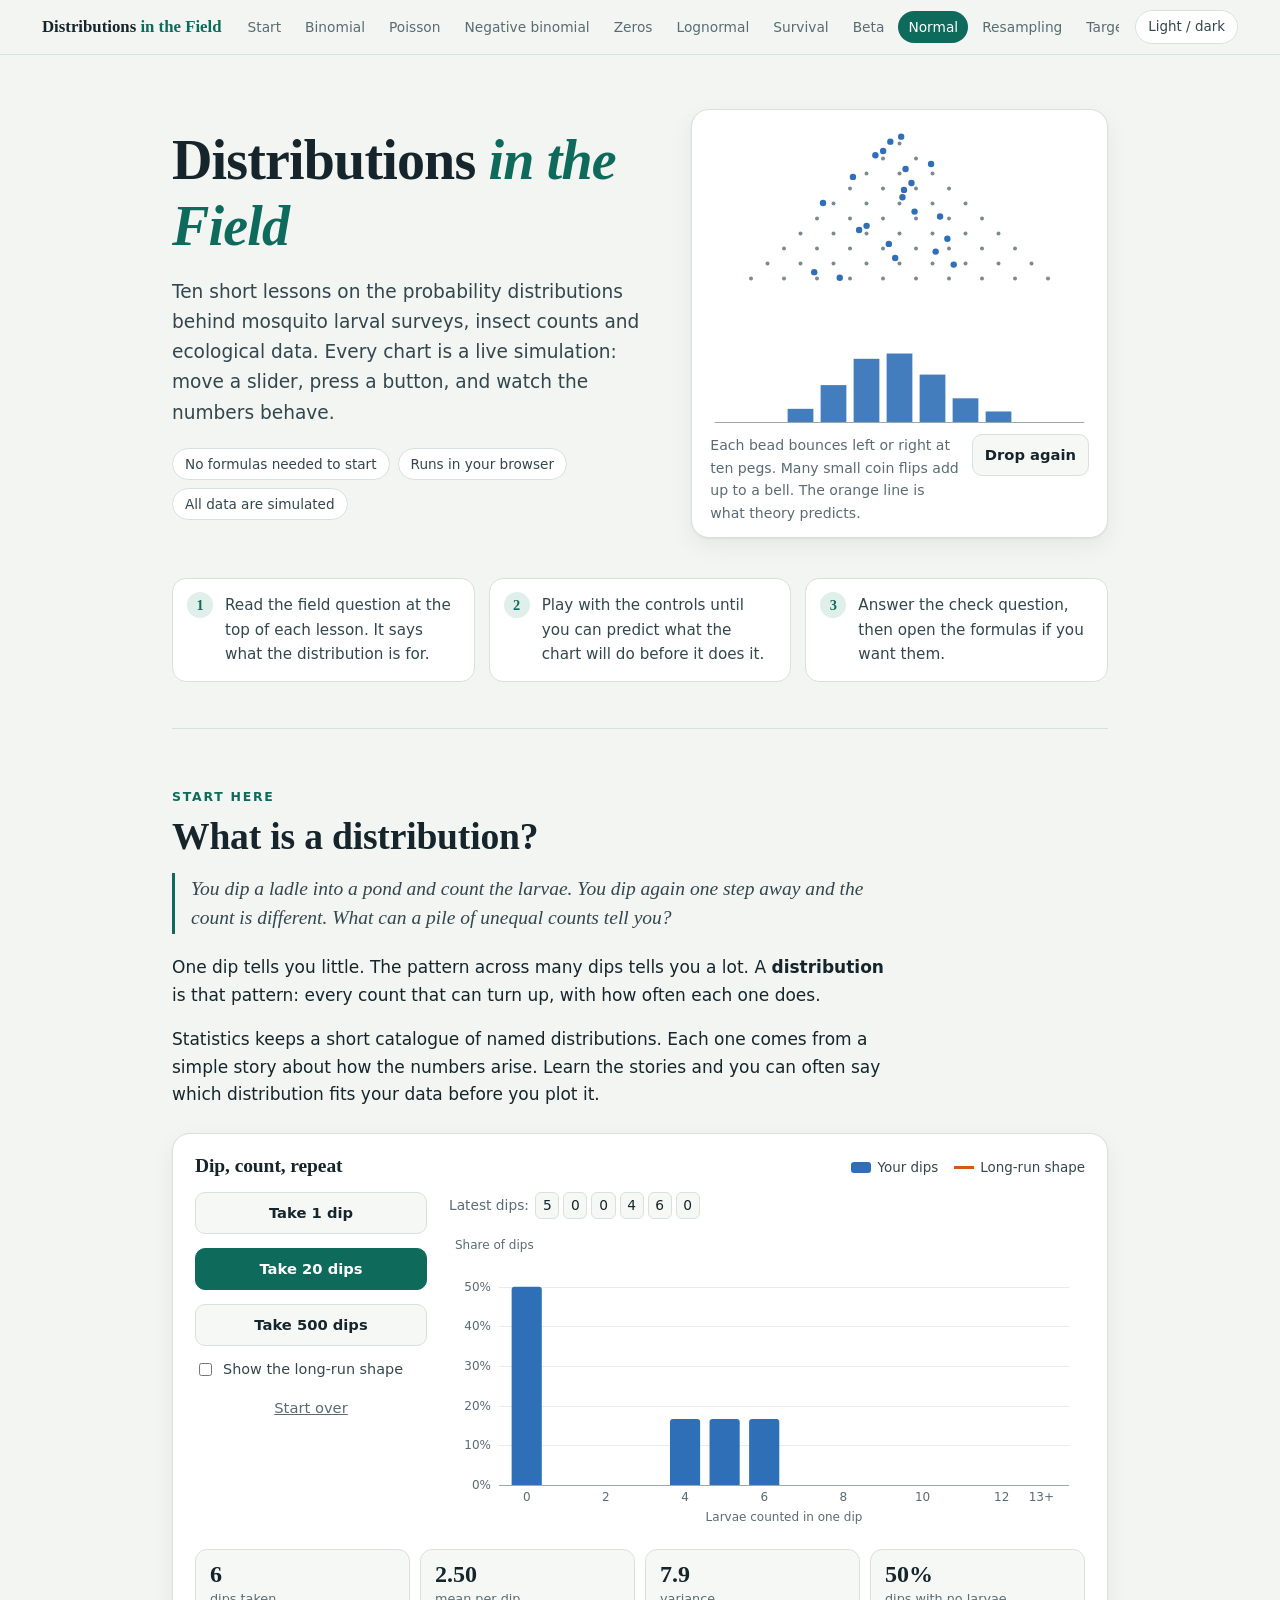
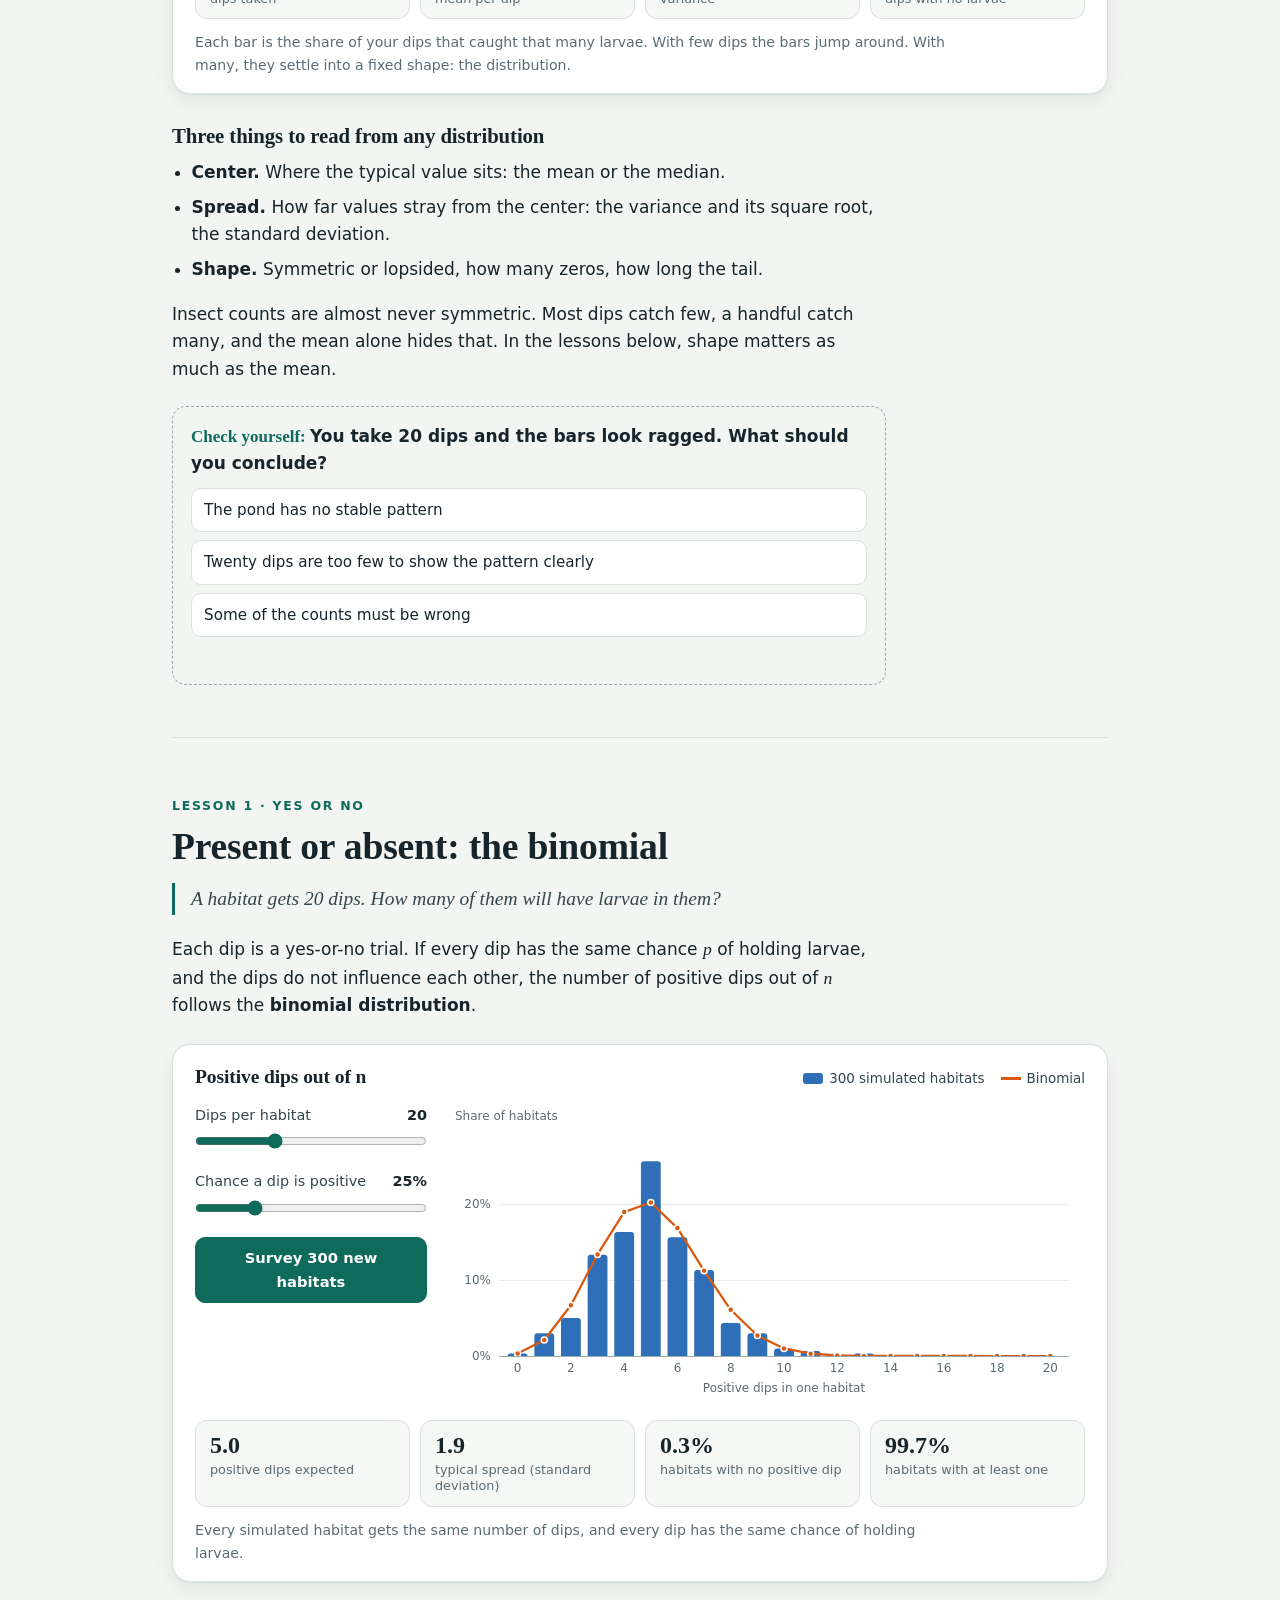
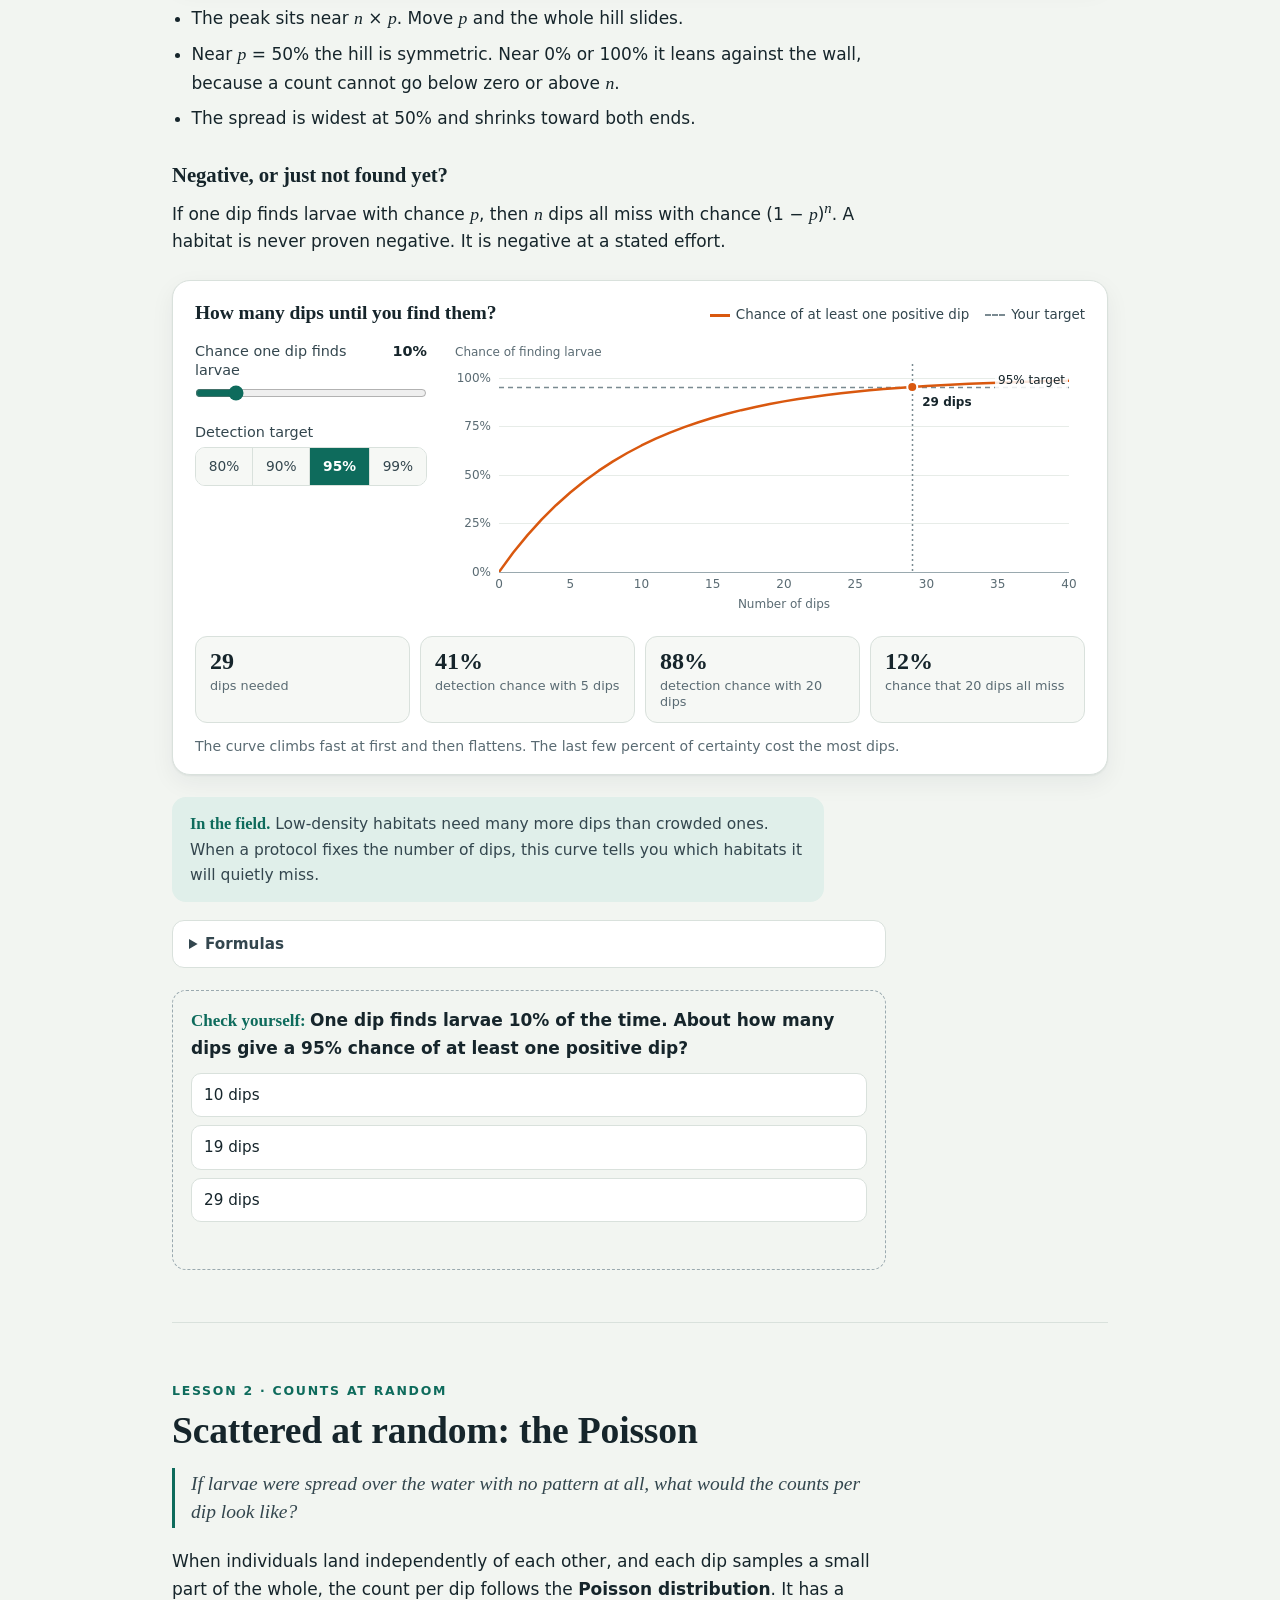
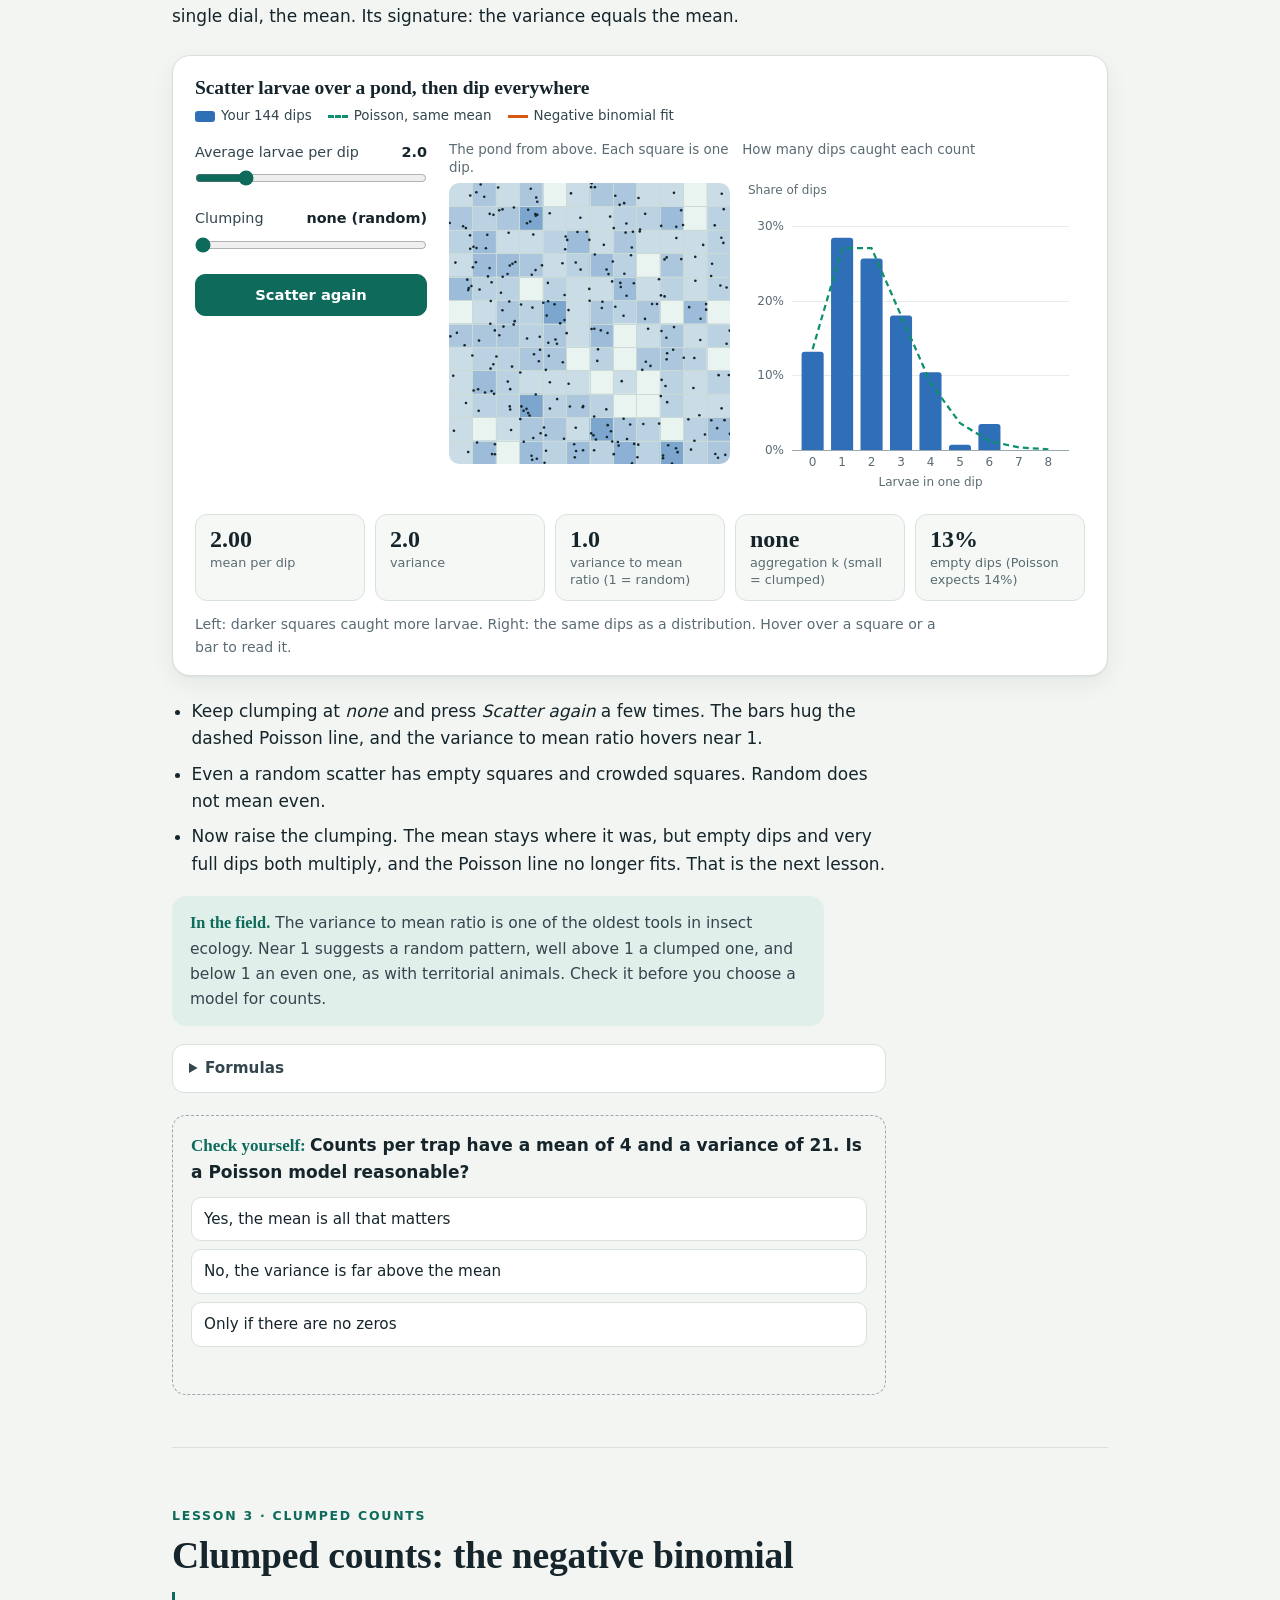
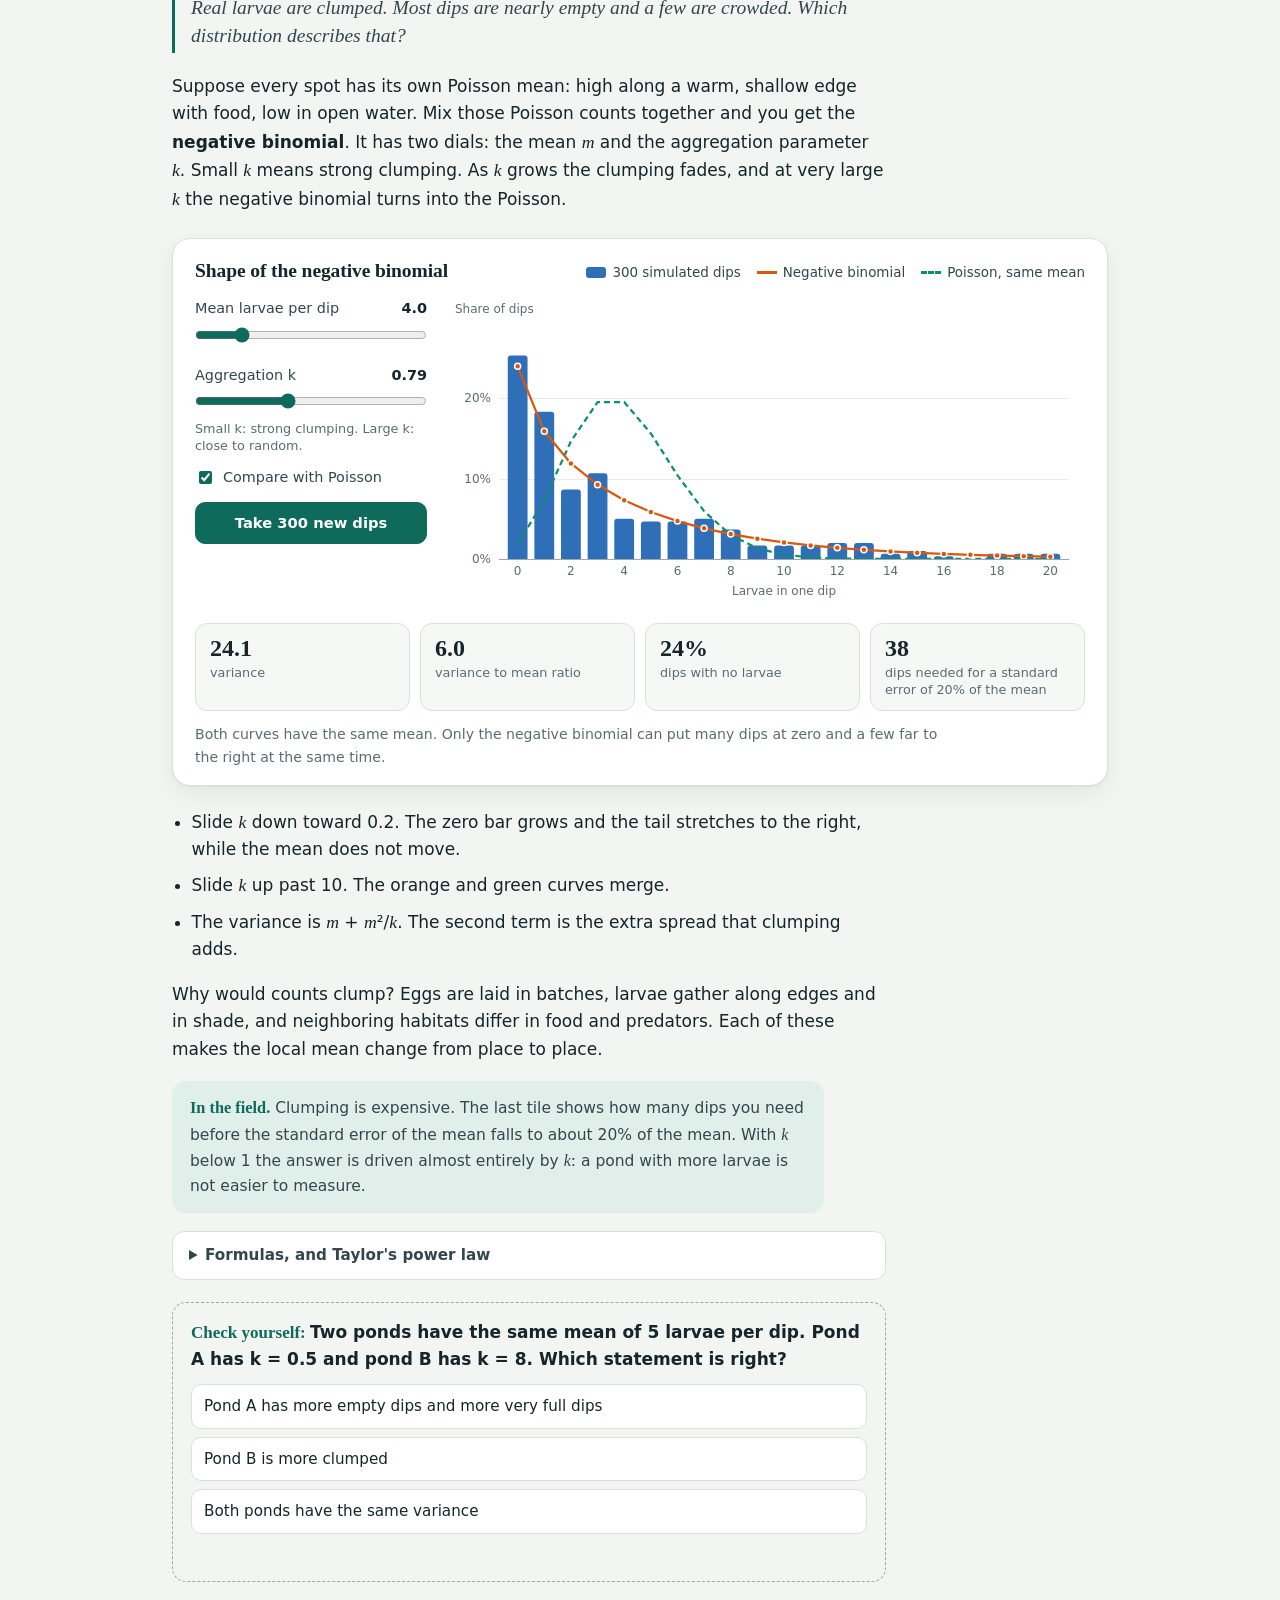
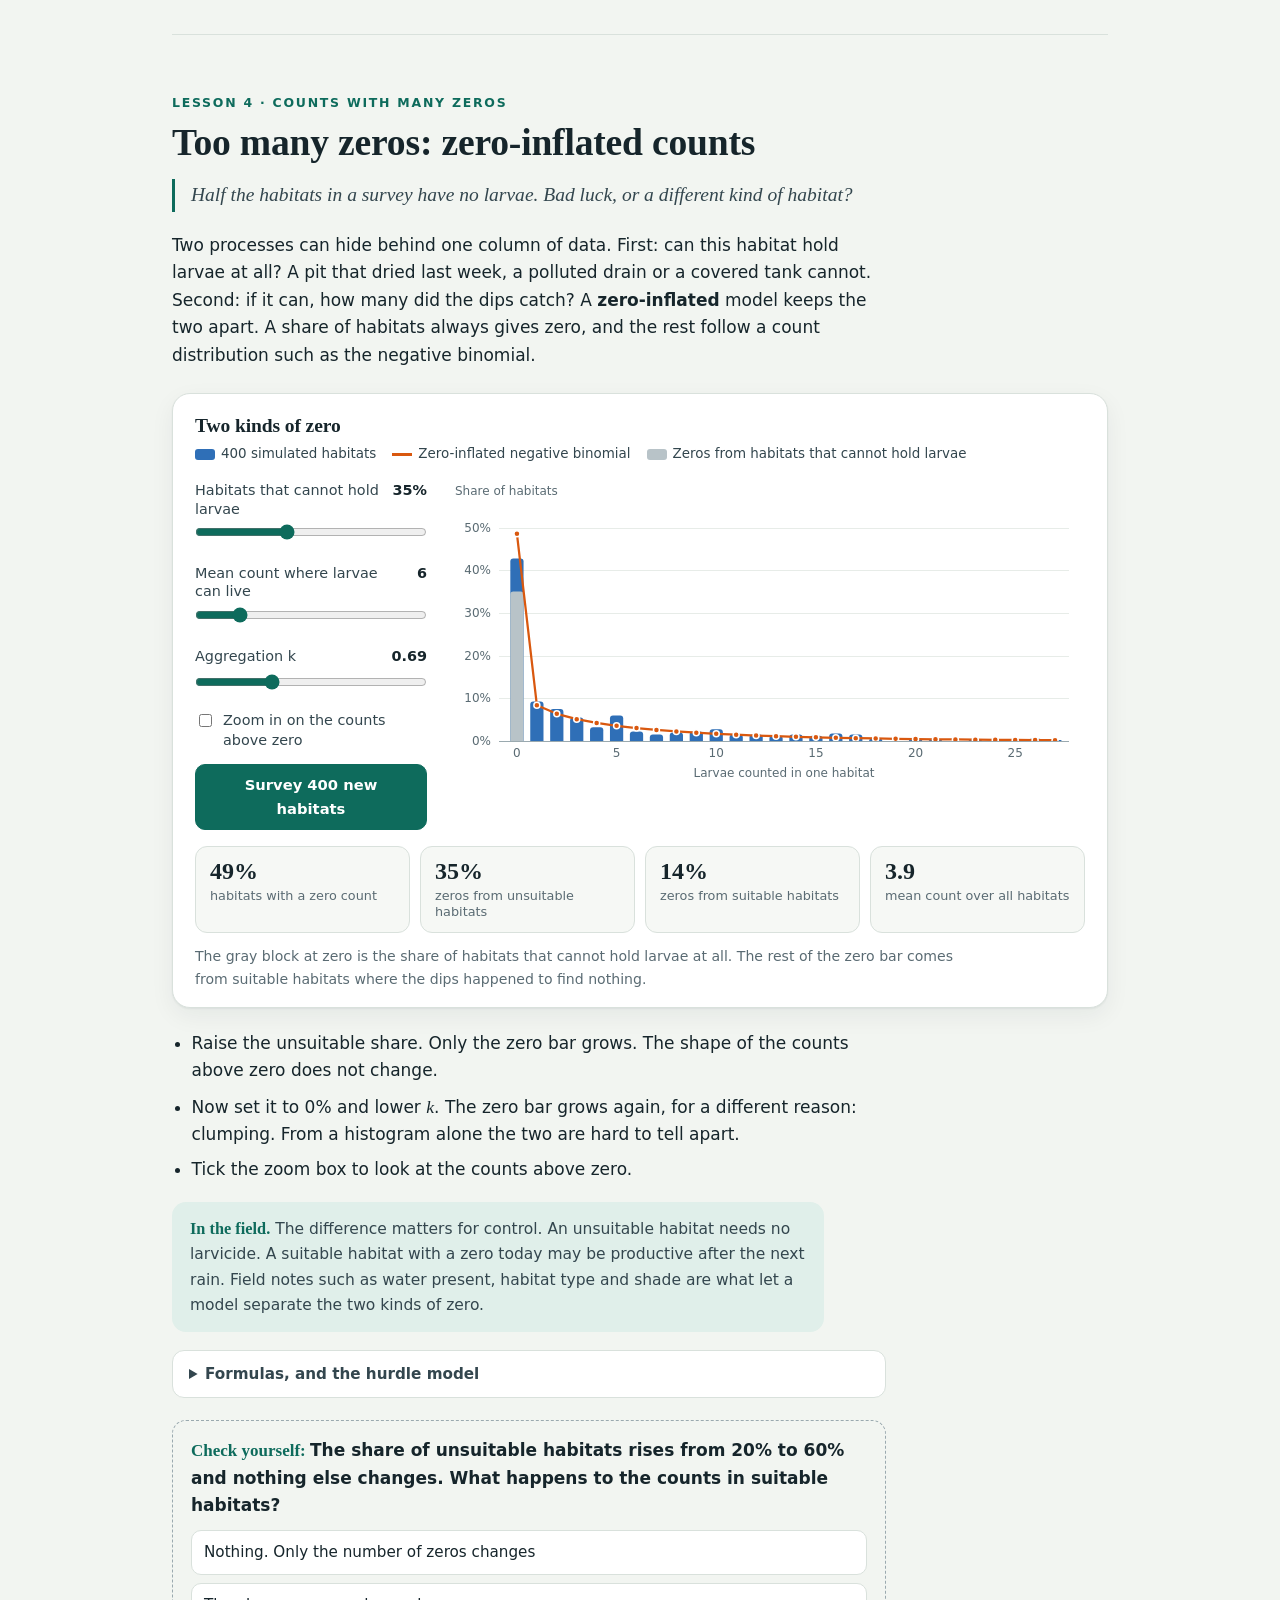
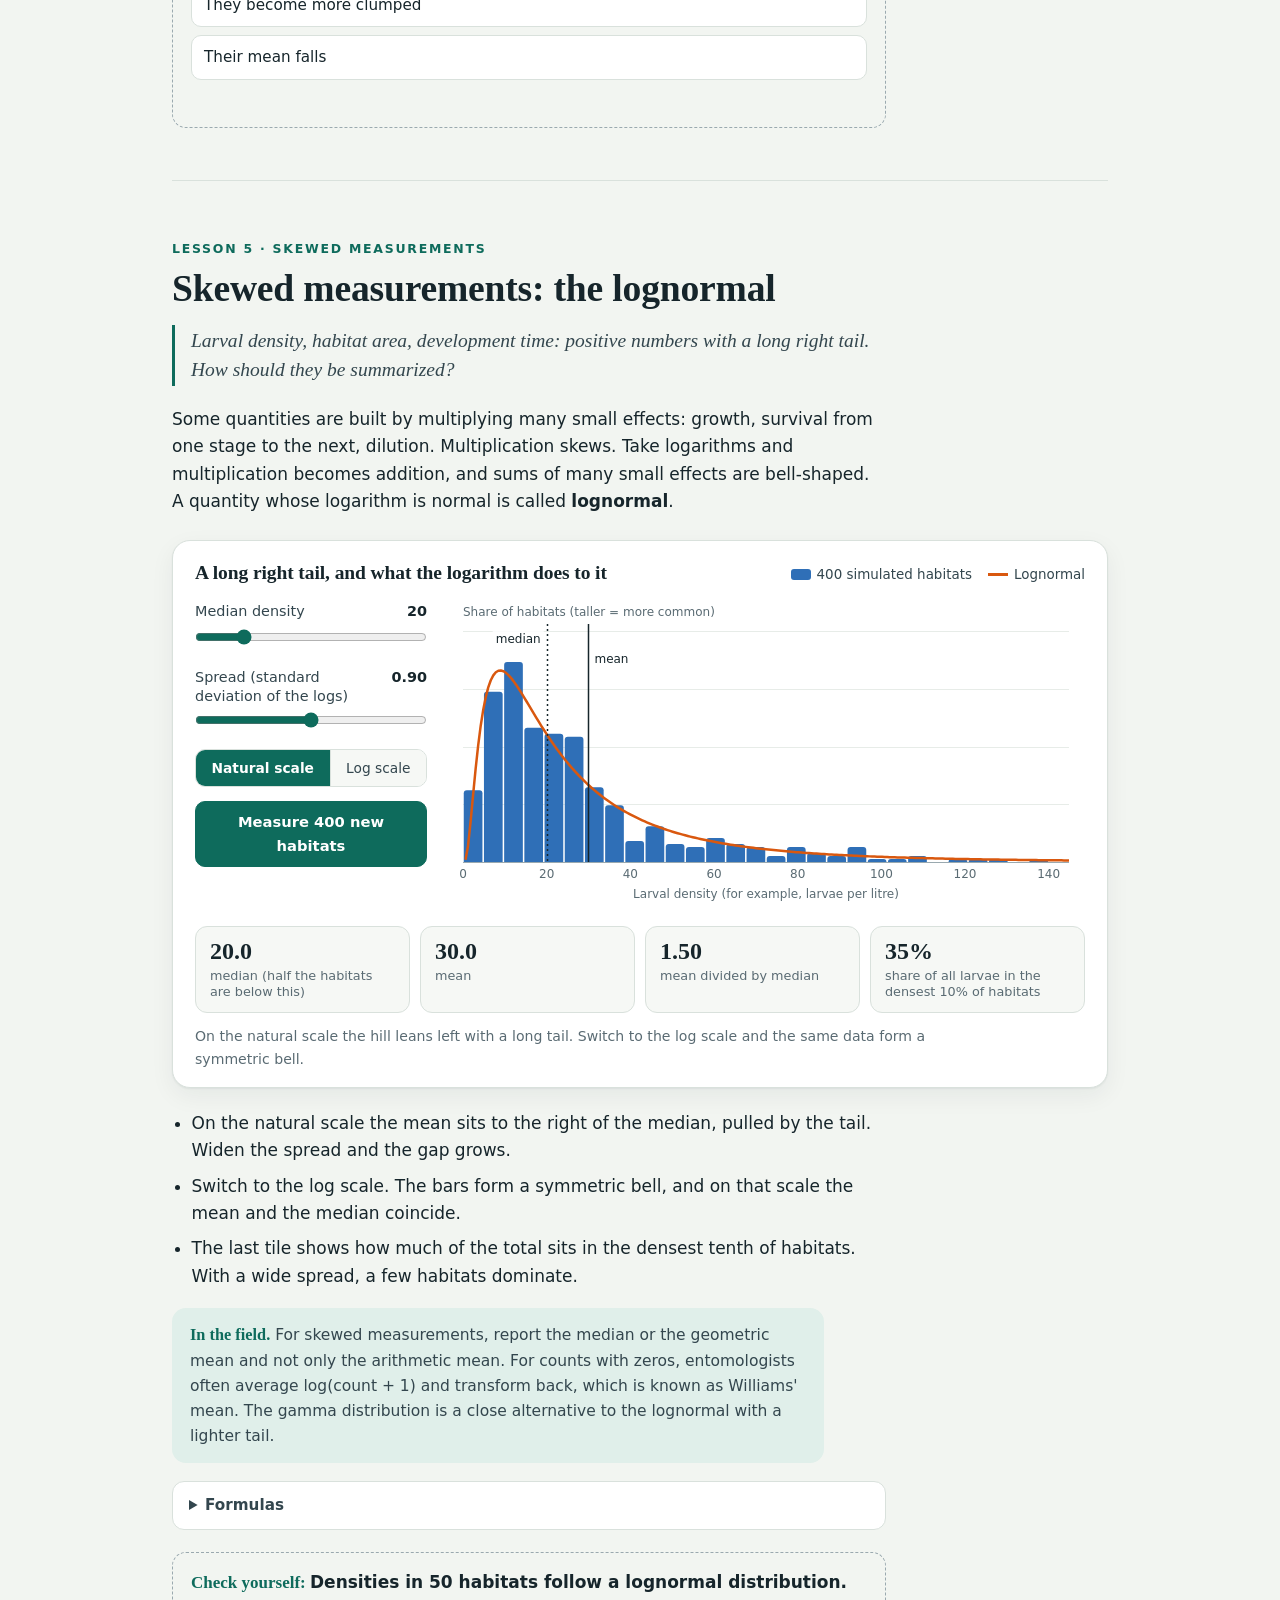
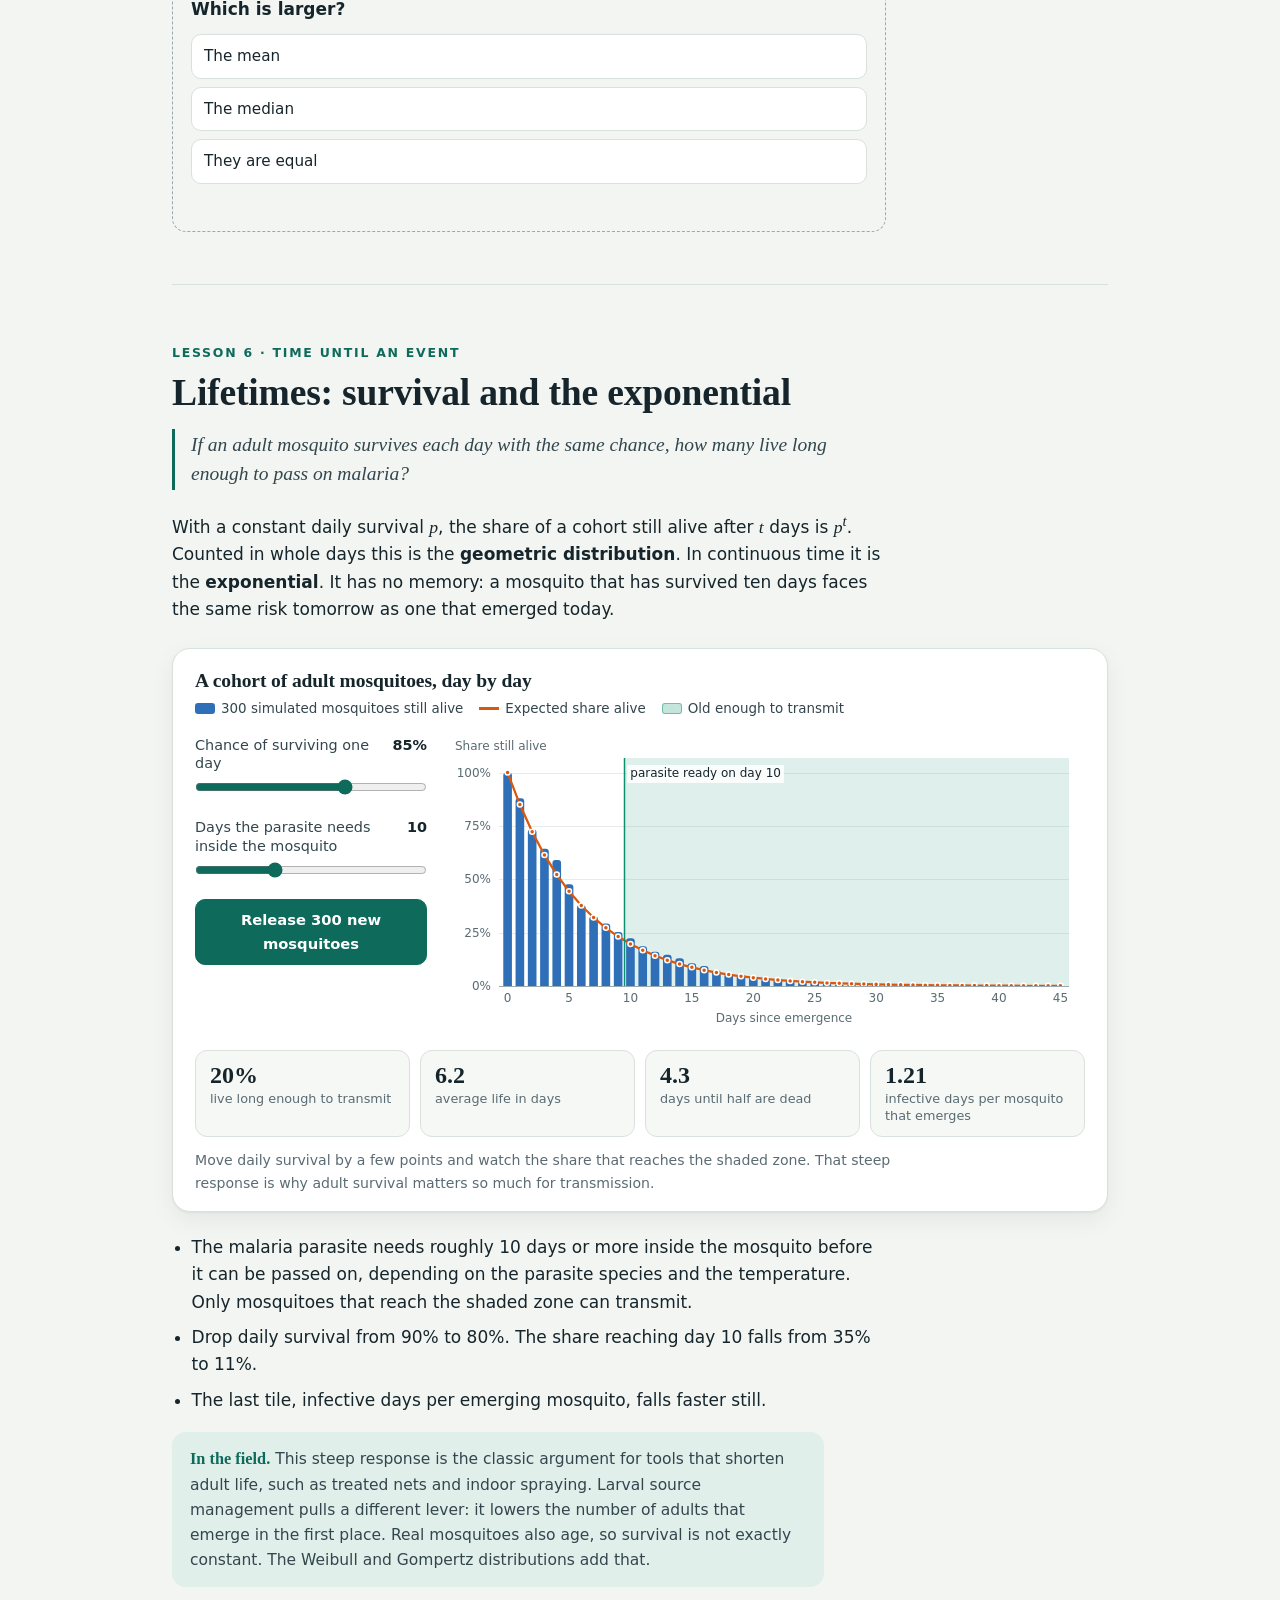
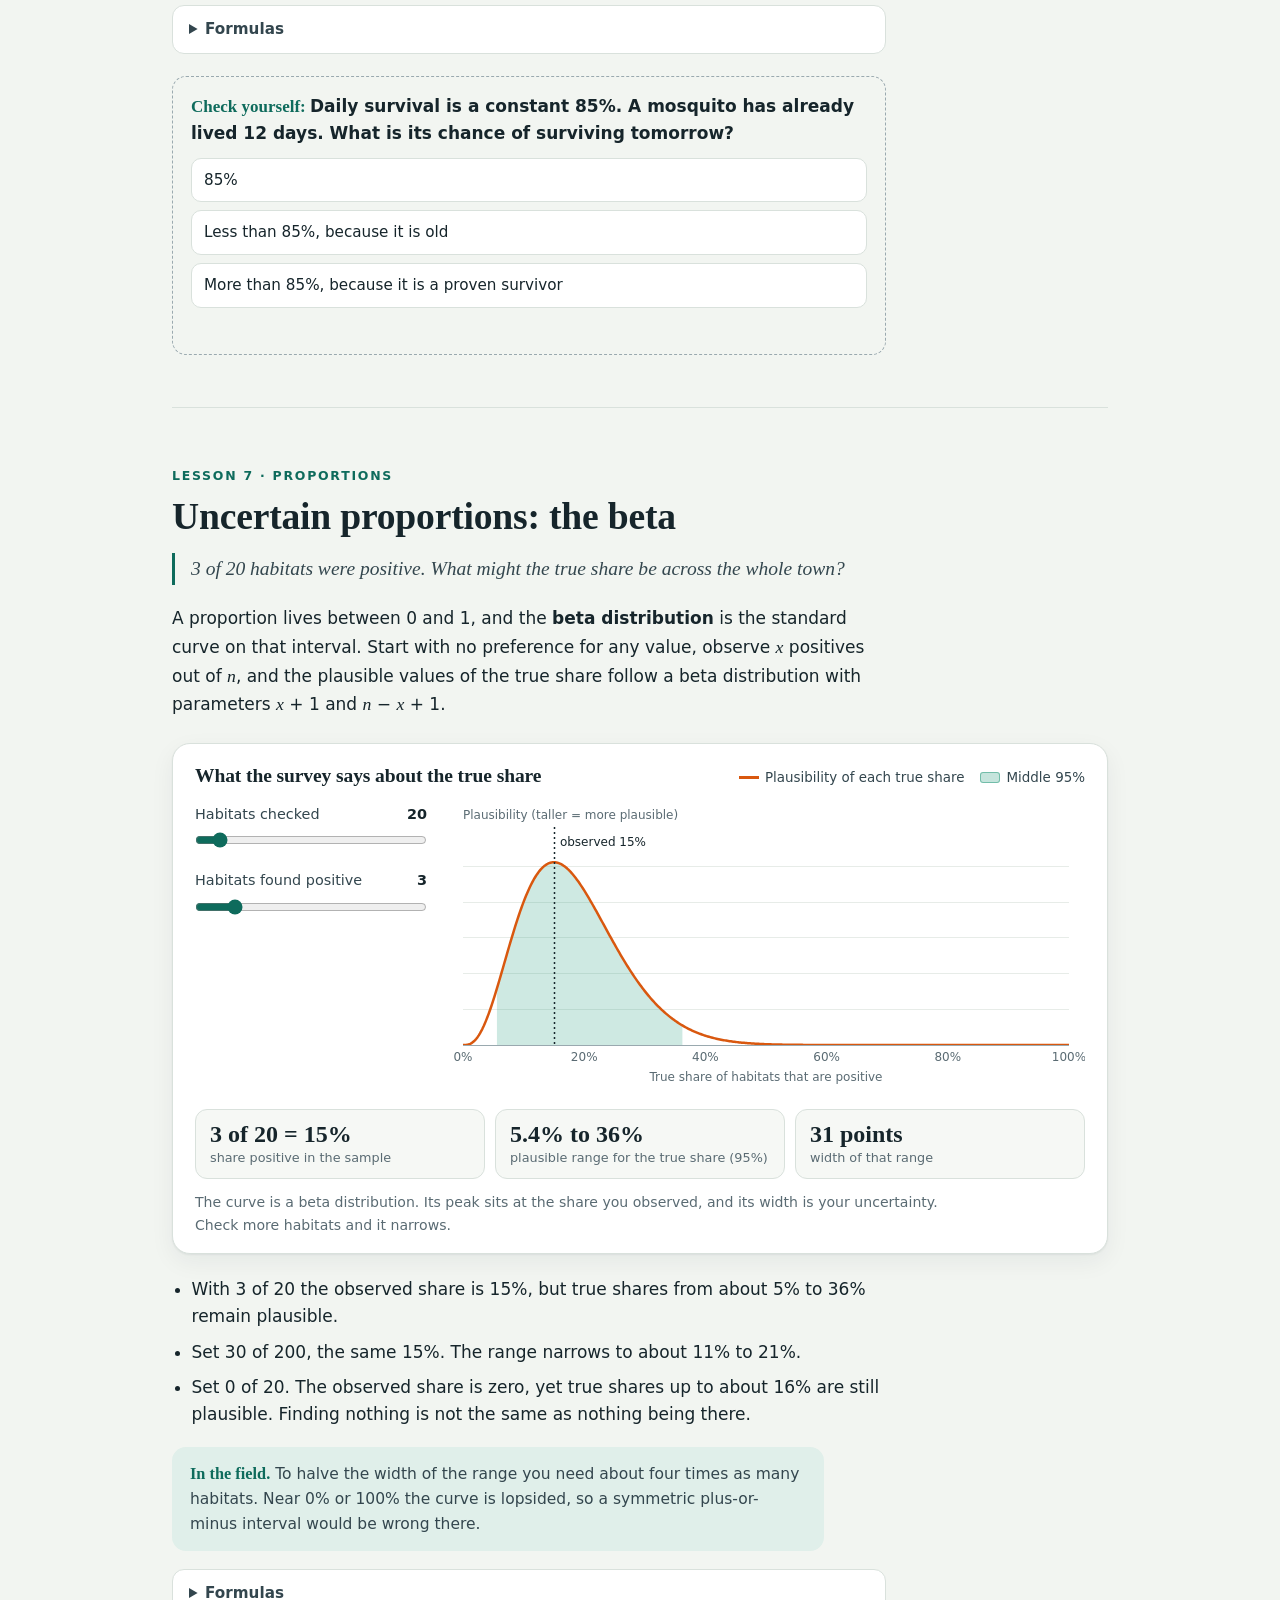
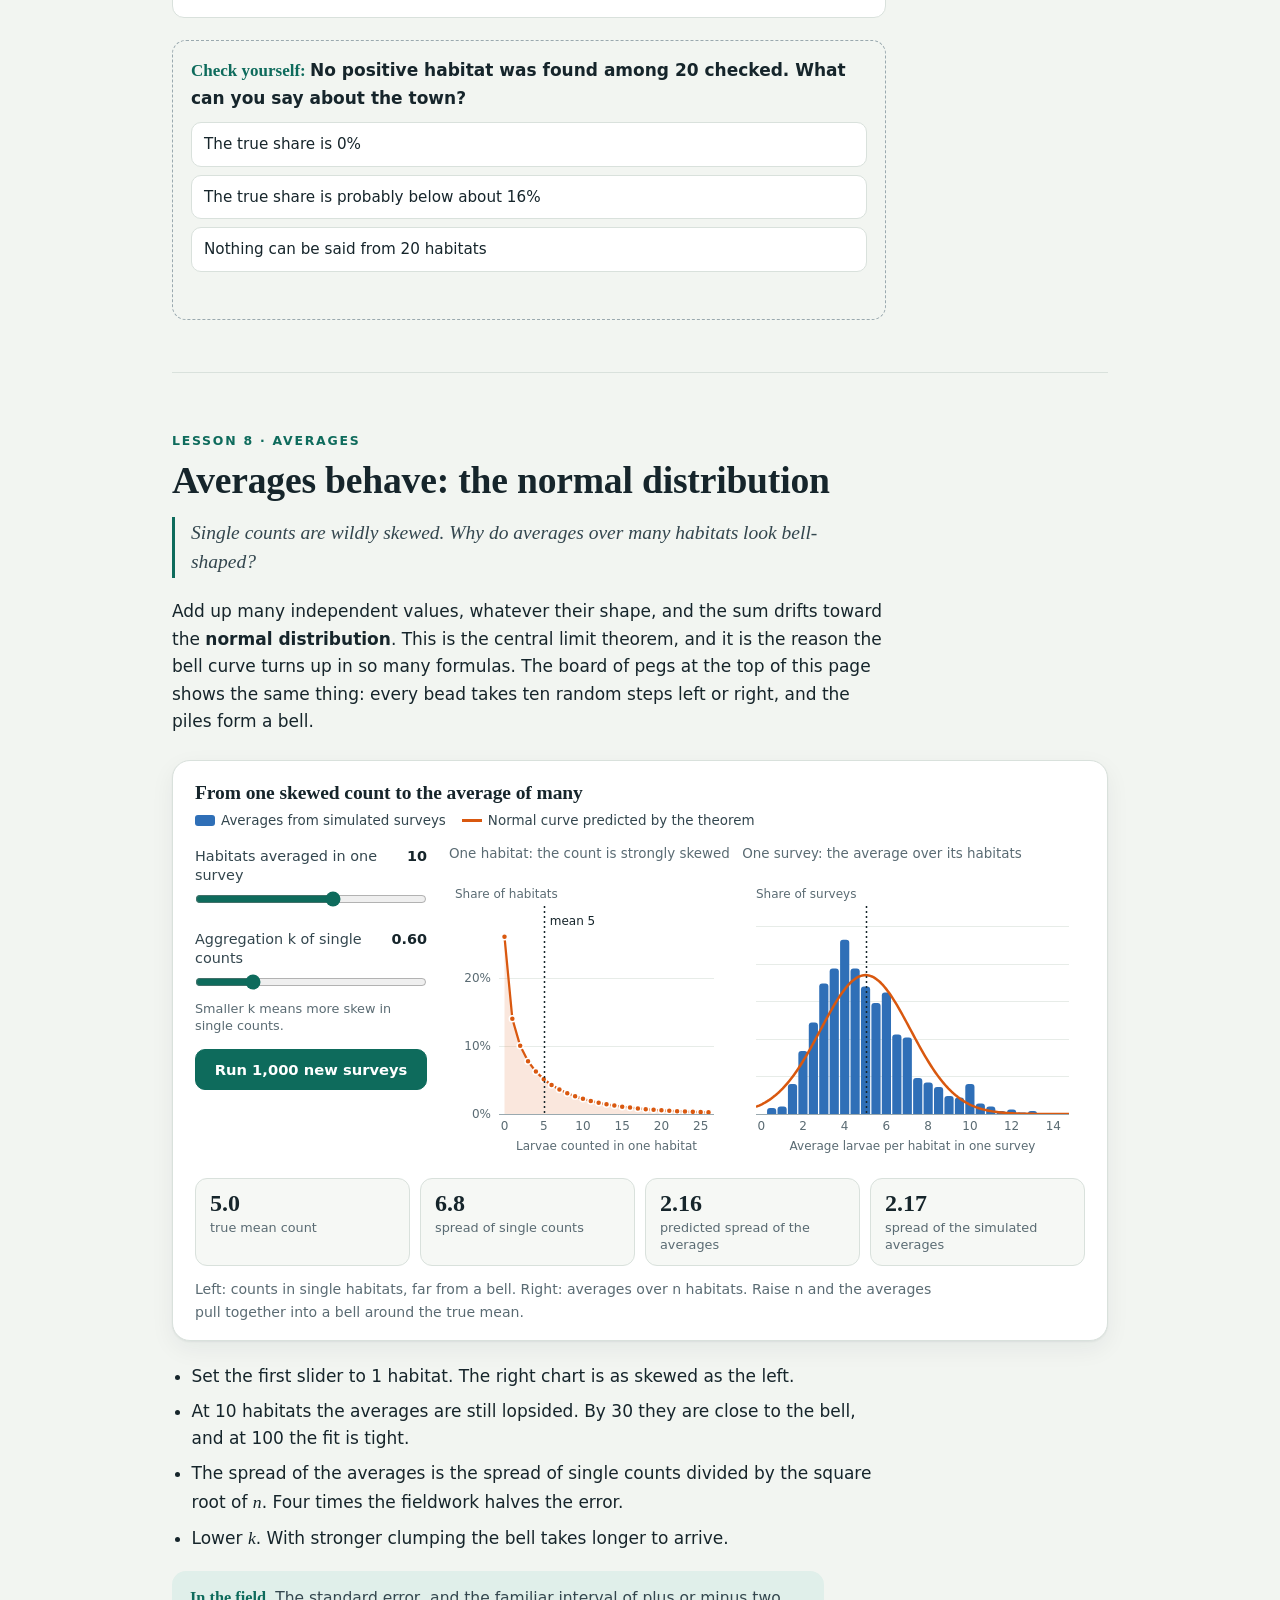
==== index.html @ 0285f202 "Add Distributions in the Field, an interactive learning page Ten lessons on the probability distribu" ====
<!doctype html>
<html lang="en">
<head>
<meta charset="utf-8">
<meta name="viewport" content="width=device-width, initial-scale=1">
<title>Distributions in the Field</title>
<meta name="description" content="Ten short interactive lessons on the probability distributions behind mosquito larval surveys, insect counts and ecological data. Every chart is a live simulation.">
<link rel="icon" href="data:image/svg+xml,%3Csvg xmlns='http://www.w3.org/2000/svg' viewBox='0 0 32 32'%3E%3Crect width='32' height='32' rx='7' fill='%230E6B5C'/%3E%3Cpath d='M4 25c5 0 6-17 12-17s7 17 12 17' fill='none' stroke='%23fff' stroke-width='3' stroke-linecap='round'/%3E%3C/svg%3E">
<style>
:root {
  --bg: #F2F5F1; --surface: #FFFFFF; --surface-2: #F6F8F5; --ink: #16252B; --ink-2: #33464E; --muted: #5A6B73;
  --line: #D9E1DC; --grid: #E7ECE8; --axis: #9AA9AF; --accent: #0E6B5C; --accent-ink: #FFFFFF; --accent-soft: #E0EFEA;
  --c1: #2F6FB7; --c2: #D9580F; --c3: #0E8F6E; --ref: #7A8A91; --zero: #B8C3C8;
  --field: #E9F3F0; --field-line: #CBDAD5; --good: #0B7A5B; --bad: #B4381F; --shadow: 0 1px 2px rgba(22, 37, 43, .06), 0 8px 24px rgba(22, 37, 43, .06);
  --serif: "Iowan Old Style", "Palatino Linotype", Palatino, "Book Antiqua", Georgia, serif;
  --sans: system-ui, -apple-system, "Segoe UI", Roboto, "Helvetica Neue", Arial, sans-serif;
}
@media (prefers-color-scheme: dark) {
  :root:not([data-theme="light"]) {
    --bg: #0E1417; --surface: #161D23; --surface-2: #1B242B; --ink: #E7EEF0; --ink-2: #C5D0D5; --muted: #94A4AC;
    --line: #2A363E; --grid: #232E35; --axis: #55656E; --accent: #56C7B0; --accent-ink: #0E1417; --accent-soft: #17302C;
    --c1: #3C89D6; --c2: #D2692F; --c3: #1F9C76; --ref: #7F9099; --zero: #46545C;
    --field: #15252A; --field-line: #25383F; --good: #4FCB9F; --bad: #F08A6E; --shadow: 0 1px 2px rgba(0, 0, 0, .3), 0 8px 24px rgba(0, 0, 0, .25);
  }
}
:root[data-theme="dark"] {
  --bg: #0E1417; --surface: #161D23; --surface-2: #1B242B; --ink: #E7EEF0; --ink-2: #C5D0D5; --muted: #94A4AC;
  --line: #2A363E; --grid: #232E35; --axis: #55656E; --accent: #56C7B0; --accent-ink: #0E1417; --accent-soft: #17302C;
  --c1: #3C89D6; --c2: #D2692F; --c3: #1F9C76; --ref: #7F9099; --zero: #46545C;
  --field: #15252A; --field-line: #25383F; --good: #4FCB9F; --bad: #F08A6E; --shadow: 0 1px 2px rgba(0, 0, 0, .3), 0 8px 24px rgba(0, 0, 0, .25);
}
* { box-sizing: border-box; }
html { scroll-behavior: smooth; scroll-padding-top: 76px; }
body { margin: 0; background: var(--bg); color: var(--ink); font: 17px/1.62 var(--sans); -webkit-text-size-adjust: 100%; }
h1, h2, h3 { font-family: var(--serif); font-weight: 600; line-height: 1.18; margin: 0; letter-spacing: -.005em; }
p { margin: 0 0 1em; }
a { color: var(--accent); }
var { font-family: var(--serif); font-style: italic; font-size: 1.04em; }
strong { font-weight: 650; }

.top { position: sticky; top: 0; z-index: 20; background: color-mix(in srgb, var(--bg) 88%, transparent); backdrop-filter: blur(8px); border-bottom: 1px solid var(--line); }
.top-in { max-width: 1240px; margin: 0 auto; padding: 10px 22px; display: flex; align-items: center; gap: 16px; }
.brand { font-family: var(--serif); font-weight: 600; font-size: 1.05rem; color: var(--ink); text-decoration: none; white-space: nowrap; }
.brand span { color: var(--accent); }
.toc { display: flex; gap: 4px; overflow-x: auto; flex: 1; scrollbar-width: none; }
.toc::-webkit-scrollbar { display: none; }
.toc a { flex: none; font-size: .86rem; color: var(--muted); text-decoration: none; padding: 5px 10px; border-radius: 999px; }
.toc a:hover { color: var(--ink); background: var(--surface); }
.toc a[aria-current] { color: var(--accent-ink); background: var(--accent); }
#theme { flex: none; font: inherit; font-size: .84rem; color: var(--ink-2); background: var(--surface); border: 1px solid var(--line); border-radius: 999px; padding: 5px 12px; cursor: pointer; }

.wrap { max-width: 980px; margin: 0 auto; padding: 0 22px; }
.hero { padding: 54px 0 26px; display: grid; grid-template-columns: minmax(0, 1.15fr) minmax(0, 1fr); gap: 40px; align-items: center; }
.hero h1 { font-size: clamp(2.3rem, 5vw, 3.5rem); letter-spacing: -.015em; }
.hero h1 em { font-style: italic; color: var(--accent); }
.hero .sub { font-size: 1.16rem; color: var(--ink-2); margin: 18px 0 20px; max-width: 34em; }
.badges { display: flex; flex-wrap: wrap; gap: 8px; margin: 0; padding: 0; list-style: none; }
.badges li { font-size: .85rem; color: var(--ink-2); background: var(--surface); border: 1px solid var(--line); border-radius: 999px; padding: 4px 12px; }
.board { background: var(--surface); border: 1px solid var(--line); border-radius: 18px; padding: 16px 16px 12px; box-shadow: var(--shadow); }
.board canvas { display: block; width: 100%; height: 300px; }
.board p { font-size: .88rem; color: var(--muted); margin: 8px 2px 0; display: flex; gap: 12px; align-items: flex-start; justify-content: space-between; }
.board button { flex: none; }

.howto { display: grid; grid-template-columns: repeat(3, minmax(0, 1fr)); gap: 14px; margin: 14px 0 10px; padding: 0; list-style: none; counter-reset: step; }
.howto li { background: var(--surface); border: 1px solid var(--line); border-radius: 14px; padding: 14px 16px 14px 52px; position: relative; font-size: .95rem; color: var(--ink-2); counter-increment: step; }
.howto li::before { content: counter(step); position: absolute; left: 14px; top: 13px; width: 26px; height: 26px; border-radius: 50%; background: var(--accent-soft); color: var(--accent); font: 600 .9rem/26px var(--serif); text-align: center; }

.lesson { padding: 58px 0 6px; border-top: 1px solid var(--line); margin-top: 46px; }
.kicker { font-size: .78rem; letter-spacing: .14em; text-transform: uppercase; color: var(--accent); font-weight: 650; margin: 0 0 8px; }
.lesson h2 { font-size: clamp(1.7rem, 3.4vw, 2.35rem); margin-bottom: 14px; }
.question { font-family: var(--serif); font-style: italic; font-size: 1.22rem; line-height: 1.45; color: var(--ink-2); border-left: 3px solid var(--accent); padding: 2px 0 2px 16px; margin: 0 0 20px; max-width: 36em; }
.prose { max-width: 42em; }
.prose h3 { font-size: 1.3rem; margin: 30px 0 10px; }
.prose ul { margin: 0 0 1em; padding-left: 1.15em; }
.prose li { margin-bottom: .45em; }
.fieldnote { background: var(--accent-soft); border-radius: 14px; padding: 14px 18px; margin: 18px 0; max-width: 42em; color: var(--ink-2); font-size: .97rem; }
.fieldnote b { color: var(--accent); font-family: var(--serif); font-size: 1.02rem; }

.lab { margin: 24px 0 22px; background: var(--surface); border: 1px solid var(--line); border-radius: 18px; padding: 20px 22px 16px; box-shadow: var(--shadow); }
.lab-head { display: flex; flex-wrap: wrap; align-items: baseline; justify-content: space-between; gap: 6px 20px; margin-bottom: 14px; }
.lab-head h3 { font-size: 1.22rem; }
.legend { display: flex; flex-wrap: wrap; gap: 4px 16px; list-style: none; margin: 0; padding: 0; font-size: .84rem; color: var(--ink-2); }
.sw { display: inline-block; width: 20px; height: 11px; vertical-align: middle; margin-right: 6px; border-radius: 3px; }
.sw-sim { background: var(--c1); }
.sw-zero { background: var(--zero); }
.sw-band { background: color-mix(in srgb, var(--c3) 24%, transparent); border: 1px solid color-mix(in srgb, var(--c3) 45%, transparent); }
.sw-theory, .sw-alt, .sw-ref { height: 0; border-radius: 0; vertical-align: middle; }
.sw-theory { border-top: 3px solid var(--c2); }
.sw-alt { border-top: 3px dashed var(--c3); }
.sw-ref { border-top: 2px dashed var(--ref); }
.lab-body { display: grid; grid-template-columns: 232px minmax(0, 1fr); gap: 22px; align-items: start; }
.controls { display: flex; flex-direction: column; gap: 14px; }
.ctl { display: block; font-size: .9rem; }
.ctl-top { display: flex; justify-content: space-between; gap: 10px; align-items: baseline; }
.ctl-l { color: var(--ink-2); line-height: 1.3; }
.ctl output { font-weight: 650; font-variant-numeric: tabular-nums; white-space: nowrap; }
.ctl input[type=range] { width: 100%; margin: 6px 0 0; accent-color: var(--accent); }
.ctl-hint { display: block; font-size: .8rem; color: var(--muted); line-height: 1.35; margin-top: 3px; }
.btn { font: inherit; font-size: .92rem; font-weight: 600; color: var(--ink); background: var(--surface-2); border: 1px solid var(--line); border-radius: 10px; padding: 8px 12px; cursor: pointer; text-align: center; }
.btn:hover { border-color: var(--accent); }
.btn.primary { background: var(--accent); color: var(--accent-ink); border-color: var(--accent); }
.btn.primary:hover { filter: brightness(1.08); }
.btn.quiet { background: none; border-color: transparent; color: var(--muted); font-weight: 500; text-decoration: underline; padding: 2px; }
.btn:focus-visible, .seg button:focus-visible, .quiz button:focus-visible, #theme:focus-visible { outline: 2px solid var(--accent); outline-offset: 2px; }
.seg { display: flex; flex-wrap: wrap; border: 1px solid var(--line); border-radius: 10px; overflow: hidden; }
.seg button { flex: 1 1 auto; font: inherit; font-size: .86rem; padding: 7px 8px; background: var(--surface-2); color: var(--ink-2); border: 0; border-right: 1px solid var(--line); cursor: pointer; }
.seg button:last-child { border-right: 0; }
.seg button[aria-pressed=true] { background: var(--accent); color: var(--accent-ink); font-weight: 600; }
.seg-l { font-size: .9rem; margin-bottom: -8px; }
.chk { display: flex; gap: 8px; align-items: flex-start; font-size: .9rem; color: var(--ink-2); cursor: pointer; line-height: 1.35; }
.chk input { margin-top: 3px; accent-color: var(--accent); }
.stage { min-width: 0; display: grid; gap: 12px; }
.stage.two { grid-template-columns: minmax(0, .82fr) minmax(0, 1fr); align-items: start; }
.plot { position: relative; min-width: 0; }
.plot canvas { display: block; width: 100%; touch-action: pan-y; }
.plot.square canvas { aspect-ratio: 1; height: auto; border-radius: 10px; }
.plot-title { font-size: .84rem; color: var(--muted); margin: 0 0 6px; line-height: 1.35; min-height: 2.3em; }
.chips { font-size: .86rem; color: var(--muted); margin: 0 0 2px; min-height: 1.9em; }
.chips span { display: inline-block; min-width: 1.75em; text-align: center; margin: 0 2px; padding: 1px 4px; border-radius: 6px; background: var(--surface-2); border: 1px solid var(--line); color: var(--ink); font-variant-numeric: tabular-nums; }
.tiles { display: grid; grid-template-columns: repeat(auto-fit, minmax(150px, 1fr)); gap: 10px; margin-top: 16px; }
.tile { background: var(--surface-2); border: 1px solid var(--line); border-radius: 12px; padding: 10px 14px 11px; }
.tv { display: block; font-family: var(--serif); font-size: 1.5rem; font-weight: 600; line-height: 1.2; font-variant-numeric: tabular-nums; }
.tl { display: block; font-size: .8rem; color: var(--muted); line-height: 1.32; margin-top: 2px; }
.lab figcaption { font-size: .88rem; color: var(--muted); margin-top: 12px; max-width: 54em; }
.tip { position: absolute; z-index: 5; pointer-events: none; background: var(--ink); color: var(--bg); font-size: .8rem; line-height: 1.4; padding: 6px 9px; border-radius: 8px; white-space: nowrap; box-shadow: var(--shadow); }
.guide { position: absolute; width: 1px; background: var(--ink); opacity: .35; pointer-events: none; }

details.math { max-width: 42em; margin: 14px 0; border: 1px solid var(--line); border-radius: 12px; background: var(--surface); padding: 0 16px; }
details.math summary { cursor: pointer; padding: 11px 0; font-weight: 600; font-size: .95rem; color: var(--ink-2); }
details.math[open] summary { border-bottom: 1px solid var(--line); margin-bottom: 12px; }
details.math p, details.math ul { font-size: .95rem; color: var(--ink-2); }
.f { font-family: var(--serif); font-size: 1.06em; white-space: nowrap; }

.quiz { max-width: 42em; margin: 22px 0 0; padding: 16px 18px; border: 1px dashed var(--axis); border-radius: 14px; }
.quiz .q { font-weight: 650; margin-bottom: 10px; }
.quiz .q::before { content: "Check yourself: "; color: var(--accent); font-family: var(--serif); font-weight: 600; }
.quiz .opts { display: grid; gap: 8px; }
.quiz button { font: inherit; font-size: .95rem; text-align: left; background: var(--surface); color: var(--ink); border: 1px solid var(--line); border-radius: 10px; padding: 9px 12px; cursor: pointer; }
.quiz button:hover { border-color: var(--accent); }
.quiz button.yes { border-color: var(--good); box-shadow: inset 0 0 0 1px var(--good); }
.quiz button.no { border-color: var(--bad); box-shadow: inset 0 0 0 1px var(--bad); }
.quiz .fb { margin: 10px 0 0; font-size: .93rem; min-height: 1.4em; color: var(--ink-2); }
.quiz .fb.yes { color: var(--good); }
.quiz .fb.no { color: var(--bad); }

.tablewrap { overflow-x: auto; margin: 18px 0; border: 1px solid var(--line); border-radius: 14px; background: var(--surface); }
table { border-collapse: collapse; width: 100%; font-size: .92rem; min-width: 640px; }
th, td { text-align: left; padding: 10px 14px; border-bottom: 1px solid var(--line); vertical-align: top; }
th { font-size: .78rem; letter-spacing: .08em; text-transform: uppercase; color: var(--muted); font-weight: 650; background: var(--surface-2); }
tr:last-child td { border-bottom: 0; }
td:nth-child(2) { font-weight: 650; }
td a { text-decoration: none; }
dl.gloss { display: grid; grid-template-columns: minmax(130px, 200px) minmax(0, 1fr); gap: 8px 20px; margin: 16px 0; font-size: .95rem; }
dl.gloss dt { font-weight: 650; }
dl.gloss dd { margin: 0; color: var(--ink-2); }
.refs { padding-left: 1.2em; font-size: .93rem; color: var(--ink-2); max-width: 46em; }
.refs li { margin-bottom: .5em; }
footer { margin-top: 70px; padding: 28px 0 60px; border-top: 1px solid var(--line); color: var(--muted); font-size: .9rem; }

@media (max-width: 820px) {
  body { font-size: 16px; }
  .hero { grid-template-columns: 1fr; padding-top: 34px; gap: 24px; }
  .howto { grid-template-columns: 1fr; }
  .lab { padding: 16px 14px 14px; border-radius: 14px; }
  .lab-body { grid-template-columns: 1fr; }
  .stage.two { grid-template-columns: 1fr; }
  .plot-title { min-height: 0; }
  dl.gloss { grid-template-columns: 1fr; gap: 2px; }
  dl.gloss dd { margin-bottom: 10px; }
  .brand { display: none; }
}
</style>
</head>
<body>
<div class="top">
  <div class="top-in">
    <a class="brand" href="#top">Distributions <span>in the Field</span></a>
    <nav class="toc" aria-label="Lessons">
      <a href="#start">Start</a>
      <a href="#binomial">Binomial</a>
      <a href="#poisson">Poisson</a>
      <a href="#negbin">Negative binomial</a>
      <a href="#zeros">Zeros</a>
      <a href="#lognormal">Lognormal</a>
      <a href="#survival">Survival</a>
      <a href="#beta">Beta</a>
      <a href="#normal">Normal</a>
      <a href="#resampling">Resampling</a>
      <a href="#concentration">Targeting</a>
      <a href="#guide">Field guide</a>
    </nav>
    <button id="theme" type="button" aria-label="Switch between light and dark colors">Light / dark</button>
  </div>
</div>

<main class="wrap" id="top">
  <header class="hero">
    <div>
      <h1>Distributions <em>in the Field</em></h1>
      <p class="sub">Ten short lessons on the probability distributions behind mosquito larval surveys, insect counts and ecological data. Every chart is a live simulation: move a slider, press a button, and watch the numbers behave.</p>
      <ul class="badges">
        <li>No formulas needed to start</li>
        <li>Runs in your browser</li>
        <li>All data are simulated</li>
      </ul>
    </div>
    <div class="board">
      <canvas id="galton" role="img" aria-label="Beads fall through ten rows of pegs and pile up in a bell shape"></canvas>
      <p><span>Each bead bounces left or right at ten pegs. Many small coin flips add up to a bell. The orange line is what theory predicts.</span><button class="btn" id="galton-again" type="button">Drop again</button></p>
    </div>
  </header>

  <noscript><p class="fieldnote"><b>JavaScript is off.</b> The text of the lessons is readable, but the charts and simulations need JavaScript to run.</p></noscript>

  <ol class="howto">
    <li>Read the field question at the top of each lesson. It says what the distribution is for.</li>
    <li>Play with the controls until you can predict what the chart will do before it does it.</li>
    <li>Answer the check question, then open the formulas if you want them.</li>
  </ol>

  <!-- ================= START ================= -->
  <section class="lesson" id="start">
    <p class="kicker">Start here</p>
    <h2>What is a distribution?</h2>
    <p class="question">You dip a ladle into a pond and count the larvae. You dip again one step away and the count is different. What can a pile of unequal counts tell you?</p>
    <div class="prose">
      <p>One dip tells you little. The pattern across many dips tells you a lot. A <strong>distribution</strong> is that pattern: every count that can turn up, with how often each one does.</p>
      <p>Statistics keeps a short catalogue of named distributions. Each one comes from a simple story about how the numbers arise. Learn the stories and you can often say which distribution fits your data before you plot it.</p>
    </div>
    <figure class="lab" id="lab-dips"></figure>
    <div class="prose">
      <h3>Three things to read from any distribution</h3>
      <ul>
        <li><strong>Center.</strong> Where the typical value sits: the mean or the median.</li>
        <li><strong>Spread.</strong> How far values stray from the center: the variance and its square root, the standard deviation.</li>
        <li><strong>Shape.</strong> Symmetric or lopsided, how many zeros, how long the tail.</li>
      </ul>
      <p>Insect counts are almost never symmetric. Most dips catch few, a handful catch many, and the mean alone hides that. In the lessons below, shape matters as much as the mean.</p>
    </div>
    <div class="quiz" data-answer="1" data-why="The pond has not changed. Small samples scatter around the underlying distribution, and the scatter shrinks as dips accumulate.">
      <p class="q">You take 20 dips and the bars look ragged. What should you conclude?</p>
      <div class="opts"><button type="button">The pond has no stable pattern</button><button type="button">Twenty dips are too few to show the pattern clearly</button><button type="button">Some of the counts must be wrong</button></div>
      <p class="fb" aria-live="polite"></p>
    </div>
  </section>

  <!-- ================= BINOMIAL ================= -->
  <section class="lesson" id="binomial">
    <p class="kicker">Lesson 1 · yes or no</p>
    <h2>Present or absent: the binomial</h2>
    <p class="question">A habitat gets 20 dips. How many of them will have larvae in them?</p>
    <div class="prose">
      <p>Each dip is a yes-or-no trial. If every dip has the same chance <var>p</var> of holding larvae, and the dips do not influence each other, the number of positive dips out of <var>n</var> follows the <strong>binomial distribution</strong>.</p>
    </div>
    <figure class="lab" id="lab-binom"></figure>
    <div class="prose">
      <ul>
        <li>The peak sits near <var>n</var> × <var>p</var>. Move <var>p</var> and the whole hill slides.</li>
        <li>Near <var>p</var> = 50% the hill is symmetric. Near 0% or 100% it leans against the wall, because a count cannot go below zero or above <var>n</var>.</li>
        <li>The spread is widest at 50% and shrinks toward both ends.</li>
      </ul>
      <h3>Negative, or just not found yet?</h3>
      <p>If one dip finds larvae with chance <var>p</var>, then <var>n</var> dips all miss with chance (1 − <var>p</var>)<sup><var>n</var></sup>. A habitat is never proven negative. It is negative at a stated effort.</p>
    </div>
    <figure class="lab" id="lab-detect"></figure>
    <p class="fieldnote"><b>In the field.</b> Low-density habitats need many more dips than crowded ones. When a protocol fixes the number of dips, this curve tells you which habitats it will quietly miss.</p>
    <details class="math">
      <summary>Formulas</summary>
      <p>Chance of exactly <var>k</var> positives: <span class="f">P(<var>k</var>) = C(<var>n</var>, <var>k</var>) <var>p</var><sup><var>k</var></sup> (1 − <var>p</var>)<sup><var>n</var> − <var>k</var></sup></span></p>
      <p>Mean <span class="f"><var>n p</var></span>, variance <span class="f"><var>n p</var> (1 − <var>p</var>)</span>.</p>
      <p>Chance of at least one positive: <span class="f">1 − (1 − <var>p</var>)<sup><var>n</var></sup></span>. Dips needed for a target: <span class="f"><var>n</var> ≥ ln(1 − target) / ln(1 − <var>p</var>)</span>.</p>
    </details>
    <div class="quiz" data-answer="2" data-why="0.9 to the power 29 is just under 0.05, so 29 dips leave less than a 5% chance of missing every time. Ten dips still miss 35% of the time.">
      <p class="q">One dip finds larvae 10% of the time. About how many dips give a 95% chance of at least one positive dip?</p>
      <div class="opts"><button type="button">10 dips</button><button type="button">19 dips</button><button type="button">29 dips</button></div>
      <p class="fb" aria-live="polite"></p>
    </div>
  </section>

  <!-- ================= POISSON ================= -->
  <section class="lesson" id="poisson">
    <p class="kicker">Lesson 2 · counts at random</p>
    <h2>Scattered at random: the Poisson</h2>
    <p class="question">If larvae were spread over the water with no pattern at all, what would the counts per dip look like?</p>
    <div class="prose">
      <p>When individuals land independently of each other, and each dip samples a small part of the whole, the count per dip follows the <strong>Poisson distribution</strong>. It has a single dial, the mean. Its signature: the variance equals the mean.</p>
    </div>
    <figure class="lab" id="lab-field"></figure>
    <div class="prose">
      <ul>
        <li>Keep clumping at <em>none</em> and press <em>Scatter again</em> a few times. The bars hug the dashed Poisson line, and the variance to mean ratio hovers near 1.</li>
        <li>Even a random scatter has empty squares and crowded squares. Random does not mean even.</li>
        <li>Now raise the clumping. The mean stays where it was, but empty dips and very full dips both multiply, and the Poisson line no longer fits. That is the next lesson.</li>
      </ul>
    </div>
    <p class="fieldnote"><b>In the field.</b> The variance to mean ratio is one of the oldest tools in insect ecology. Near 1 suggests a random pattern, well above 1 a clumped one, and below 1 an even one, as with territorial animals. Check it before you choose a model for counts.</p>
    <details class="math">
      <summary>Formulas</summary>
      <p>Chance of exactly <var>k</var>: <span class="f">P(<var>k</var>) = λ<sup><var>k</var></sup> e<sup>−λ</sup> / <var>k</var>!</span>, where λ is the mean.</p>
      <p>Mean λ, variance λ. Chance of an empty dip: <span class="f">e<sup>−λ</sup></span>.</p>
    </details>
    <div class="quiz" data-answer="1" data-why="A Poisson count has a variance equal to its mean. A ratio above 5 signals clumping, and the negative binomial is the usual next step.">
      <p class="q">Counts per trap have a mean of 4 and a variance of 21. Is a Poisson model reasonable?</p>
      <div class="opts"><button type="button">Yes, the mean is all that matters</button><button type="button">No, the variance is far above the mean</button><button type="button">Only if there are no zeros</button></div>
      <p class="fb" aria-live="polite"></p>
    </div>
  </section>

  <!-- ================= NEGATIVE BINOMIAL ================= -->
  <section class="lesson" id="negbin">
    <p class="kicker">Lesson 3 · clumped counts</p>
    <h2>Clumped counts: the negative binomial</h2>
    <p class="question">Real larvae are clumped. Most dips are nearly empty and a few are crowded. Which distribution describes that?</p>
    <div class="prose">
      <p>Suppose every spot has its own Poisson mean: high along a warm, shallow edge with food, low in open water. Mix those Poisson counts together and you get the <strong>negative binomial</strong>. It has two dials: the mean <var>m</var> and the aggregation parameter <var>k</var>. Small <var>k</var> means strong clumping. As <var>k</var> grows the clumping fades, and at very large <var>k</var> the negative binomial turns into the Poisson.</p>
    </div>
    <figure class="lab" id="lab-nb"></figure>
    <div class="prose">
      <ul>
        <li>Slide <var>k</var> down toward 0.2. The zero bar grows and the tail stretches to the right, while the mean does not move.</li>
        <li>Slide <var>k</var> up past 10. The orange and green curves merge.</li>
        <li>The variance is <var>m</var> + <var>m</var>²/<var>k</var>. The second term is the extra spread that clumping adds.</li>
      </ul>
      <p>Why would counts clump? Eggs are laid in batches, larvae gather along edges and in shade, and neighboring habitats differ in food and predators. Each of these makes the local mean change from place to place.</p>
    </div>
    <p class="fieldnote"><b>In the field.</b> Clumping is expensive. The last tile shows how many dips you need before the standard error of the mean falls to about 20% of the mean. With <var>k</var> below 1 the answer is driven almost entirely by <var>k</var>: a pond with more larvae is not easier to measure.</p>
    <details class="math">
      <summary>Formulas, and Taylor's power law</summary>
      <p>Mean <var>m</var>, variance <span class="f"><var>m</var> + <var>m</var>² / <var>k</var></span>. Chance of an empty dip: <span class="f">(1 + <var>m</var> / <var>k</var>)<sup>−<var>k</var></sup></span>.</p>
      <p>Dips needed for a standard error that is a fraction <var>D</var> of the mean: <span class="f"><var>n</var> = (1 / <var>m</var> + 1 / <var>k</var>) / <var>D</var>²</span>.</p>
      <p>Across many sites, the variance tends to rise with the mean as a power law, <span class="f"><var>s</var>² = <var>a</var> <var>m</var><sup><var>b</var></sup></span>, with <var>b</var> usually between 1 (random) and 2 (clumping that grows in step with the mean). This is Taylor's power law.</p>
    </details>
    <div class="quiz" data-answer="0" data-why="Small k means strong clumping. The variance is 5 + 25/0.5 = 55 in pond A against 5 + 25/8 = 8.1 in pond B.">
      <p class="q">Two ponds have the same mean of 5 larvae per dip. Pond A has k = 0.5 and pond B has k = 8. Which statement is right?</p>
      <div class="opts"><button type="button">Pond A has more empty dips and more very full dips</button><button type="button">Pond B is more clumped</button><button type="button">Both ponds have the same variance</button></div>
      <p class="fb" aria-live="polite"></p>
    </div>
  </section>

  <!-- ================= ZEROS ================= -->
  <section class="lesson" id="zeros">
    <p class="kicker">Lesson 4 · counts with many zeros</p>
    <h2>Too many zeros: zero-inflated counts</h2>
    <p class="question">Half the habitats in a survey have no larvae. Bad luck, or a different kind of habitat?</p>
    <div class="prose">
      <p>Two processes can hide behind one column of data. First: can this habitat hold larvae at all? A pit that dried last week, a polluted drain or a covered tank cannot. Second: if it can, how many did the dips catch? A <strong>zero-inflated</strong> model keeps the two apart. A share of habitats always gives zero, and the rest follow a count distribution such as the negative binomial.</p>
    </div>
    <figure class="lab" id="lab-zi"></figure>
    <div class="prose">
      <ul>
        <li>Raise the unsuitable share. Only the zero bar grows. The shape of the counts above zero does not change.</li>
        <li>Now set it to 0% and lower <var>k</var>. The zero bar grows again, for a different reason: clumping. From a histogram alone the two are hard to tell apart.</li>
        <li>Tick the zoom box to look at the counts above zero.</li>
      </ul>
    </div>
    <p class="fieldnote"><b>In the field.</b> The difference matters for control. An unsuitable habitat needs no larvicide. A suitable habitat with a zero today may be productive after the next rain. Field notes such as water present, habitat type and shade are what let a model separate the two kinds of zero.</p>
    <details class="math">
      <summary>Formulas, and the hurdle model</summary>
      <p>With a share π of unsuitable habitats: chance of a zero <span class="f">π + (1 − π) (1 + <var>m</var> / <var>k</var>)<sup>−<var>k</var></sup></span>, mean over all habitats <span class="f">(1 − π) <var>m</var></span>.</p>
      <p>A close cousin, the hurdle model, treats all zeros as one group and models the positive counts separately. It answers a slightly different question: is anything there, and if so, how much?</p>
    </details>
    <div class="quiz" data-answer="0" data-why="Zero inflation adds habitats that always give zero. The count distribution among suitable habitats is untouched, although the mean over all habitats falls.">
      <p class="q">The share of unsuitable habitats rises from 20% to 60% and nothing else changes. What happens to the counts in suitable habitats?</p>
      <div class="opts"><button type="button">Nothing. Only the number of zeros changes</button><button type="button">They become more clumped</button><button type="button">Their mean falls</button></div>
      <p class="fb" aria-live="polite"></p>
    </div>
  </section>

  <!-- ================= LOGNORMAL ================= -->
  <section class="lesson" id="lognormal">
    <p class="kicker">Lesson 5 · skewed measurements</p>
    <h2>Skewed measurements: the lognormal</h2>
    <p class="question">Larval density, habitat area, development time: positive numbers with a long right tail. How should they be summarized?</p>
    <div class="prose">
      <p>Some quantities are built by multiplying many small effects: growth, survival from one stage to the next, dilution. Multiplication skews. Take logarithms and multiplication becomes addition, and sums of many small effects are bell-shaped. A quantity whose logarithm is normal is called <strong>lognormal</strong>.</p>
    </div>
    <figure class="lab" id="lab-lognormal"></figure>
    <div class="prose">
      <ul>
        <li>On the natural scale the mean sits to the right of the median, pulled by the tail. Widen the spread and the gap grows.</li>
        <li>Switch to the log scale. The bars form a symmetric bell, and on that scale the mean and the median coincide.</li>
        <li>The last tile shows how much of the total sits in the densest tenth of habitats. With a wide spread, a few habitats dominate.</li>
      </ul>
    </div>
    <p class="fieldnote"><b>In the field.</b> For skewed measurements, report the median or the geometric mean and not only the arithmetic mean. For counts with zeros, entomologists often average log(count + 1) and transform back, which is known as Williams' mean. The gamma distribution is a close alternative to the lognormal with a lighter tail.</p>
    <details class="math">
      <summary>Formulas</summary>
      <p>If ln <var>X</var> is normal with mean μ and standard deviation σ: median <span class="f">e<sup>μ</sup></span>, mean <span class="f">e<sup>μ + σ²/2</sup></span>, coefficient of variation <span class="f">√(e<sup>σ²</sup> − 1)</span>.</p>
    </details>
    <div class="quiz" data-answer="0" data-why="The long right tail pulls the mean above the median. On the log scale the two would be equal.">
      <p class="q">Densities in 50 habitats follow a lognormal distribution. Which is larger?</p>
      <div class="opts"><button type="button">The mean</button><button type="button">The median</button><button type="button">They are equal</button></div>
      <p class="fb" aria-live="polite"></p>
    </div>
  </section>

  <!-- ================= SURVIVAL ================= -->
  <section class="lesson" id="survival">
    <p class="kicker">Lesson 6 · time until an event</p>
    <h2>Lifetimes: survival and the exponential</h2>
    <p class="question">If an adult mosquito survives each day with the same chance, how many live long enough to pass on malaria?</p>
    <div class="prose">
      <p>With a constant daily survival <var>p</var>, the share of a cohort still alive after <var>t</var> days is <var>p</var><sup><var>t</var></sup>. Counted in whole days this is the <strong>geometric distribution</strong>. In continuous time it is the <strong>exponential</strong>. It has no memory: a mosquito that has survived ten days faces the same risk tomorrow as one that emerged today.</p>
    </div>
    <figure class="lab" id="lab-survival"></figure>
    <div class="prose">
      <ul>
        <li>The malaria parasite needs roughly 10 days or more inside the mosquito before it can be passed on, depending on the parasite species and the temperature. Only mosquitoes that reach the shaded zone can transmit.</li>
        <li>Drop daily survival from 90% to 80%. The share reaching day 10 falls from 35% to 11%.</li>
        <li>The last tile, infective days per emerging mosquito, falls faster still.</li>
      </ul>
    </div>
    <p class="fieldnote"><b>In the field.</b> This steep response is the classic argument for tools that shorten adult life, such as treated nets and indoor spraying. Larval source management pulls a different lever: it lowers the number of adults that emerge in the first place. Real mosquitoes also age, so survival is not exactly constant. The Weibull and Gompertz distributions add that.</p>
    <details class="math">
      <summary>Formulas</summary>
      <p>Share alive after <var>t</var> days: <span class="f"><var>p</var><sup><var>t</var></sup></span>. Average life: <span class="f">1 / (−ln <var>p</var>)</span> days.</p>
      <p>Expected infective life per emerging mosquito, with an incubation period of <var>n</var> days: <span class="f"><var>p</var><sup><var>n</var></sup> / (−ln <var>p</var>)</span>.</p>
    </details>
    <div class="quiz" data-answer="0" data-why="A constant daily survival has no memory. Real mosquitoes do age, which is why this model is a first approximation.">
      <p class="q">Daily survival is a constant 85%. A mosquito has already lived 12 days. What is its chance of surviving tomorrow?</p>
      <div class="opts"><button type="button">85%</button><button type="button">Less than 85%, because it is old</button><button type="button">More than 85%, because it is a proven survivor</button></div>
      <p class="fb" aria-live="polite"></p>
    </div>
  </section>

  <!-- ================= BETA ================= -->
  <section class="lesson" id="beta">
    <p class="kicker">Lesson 7 · proportions</p>
    <h2>Uncertain proportions: the beta</h2>
    <p class="question">3 of 20 habitats were positive. What might the true share be across the whole town?</p>
    <div class="prose">
      <p>A proportion lives between 0 and 1, and the <strong>beta distribution</strong> is the standard curve on that interval. Start with no preference for any value, observe <var>x</var> positives out of <var>n</var>, and the plausible values of the true share follow a beta distribution with parameters <var>x</var> + 1 and <var>n</var> − <var>x</var> + 1.</p>
    </div>
    <figure class="lab" id="lab-beta"></figure>
    <div class="prose">
      <ul>
        <li>With 3 of 20 the observed share is 15%, but true shares from about 5% to 36% remain plausible.</li>
        <li>Set 30 of 200, the same 15%. The range narrows to about 11% to 21%.</li>
        <li>Set 0 of 20. The observed share is zero, yet true shares up to about 16% are still plausible. Finding nothing is not the same as nothing being there.</li>
      </ul>
    </div>
    <p class="fieldnote"><b>In the field.</b> To halve the width of the range you need about four times as many habitats. Near 0% or 100% the curve is lopsided, so a symmetric plus-or-minus interval would be wrong there.</p>
    <details class="math">
      <summary>Formulas</summary>
      <p>Beta(<var>a</var>, <var>b</var>) has mean <span class="f"><var>a</var> / (<var>a</var> + <var>b</var>)</span>. After <var>x</var> positives in <var>n</var> habitats, starting from a flat curve: <span class="f">Beta(<var>x</var> + 1, <var>n</var> − <var>x</var> + 1)</span>.</p>
    </details>
    <div class="quiz" data-answer="1" data-why="Zero of 20 rules out high shares but not low ones. Starting from a flat curve, almost all of the plausibility lies below about 16%.">
      <p class="q">No positive habitat was found among 20 checked. What can you say about the town?</p>
      <div class="opts"><button type="button">The true share is 0%</button><button type="button">The true share is probably below about 16%</button><button type="button">Nothing can be said from 20 habitats</button></div>
      <p class="fb" aria-live="polite"></p>
    </div>
  </section>

  <!-- ================= NORMAL ================= -->
  <section class="lesson" id="normal">
    <p class="kicker">Lesson 8 · averages</p>
    <h2>Averages behave: the normal distribution</h2>
    <p class="question">Single counts are wildly skewed. Why do averages over many habitats look bell-shaped?</p>
    <div class="prose">
      <p>Add up many independent values, whatever their shape, and the sum drifts toward the <strong>normal distribution</strong>. This is the central limit theorem, and it is the reason the bell curve turns up in so many formulas. The board of pegs at the top of this page shows the same thing: every bead takes ten random steps left or right, and the piles form a bell.</p>
    </div>
    <figure class="lab" id="lab-clt"></figure>
    <div class="prose">
      <ul>
        <li>Set the first slider to 1 habitat. The right chart is as skewed as the left.</li>
        <li>At 10 habitats the averages are still lopsided. By 30 they are close to the bell, and at 100 the fit is tight.</li>
        <li>The spread of the averages is the spread of single counts divided by the square root of <var>n</var>. Four times the fieldwork halves the error.</li>
        <li>Lower <var>k</var>. With stronger clumping the bell takes longer to arrive.</li>
      </ul>
    </div>
    <p class="fieldnote"><b>In the field.</b> The standard error, and the familiar interval of plus or minus two standard errors, both rest on this theorem. They can be trusted for averages over many habitats. They are shaky for small, heavily clumped samples.</p>
    <details class="math">
      <summary>Formulas</summary>
      <p>For <var>n</var> independent values with mean μ and standard deviation σ, the average is close to normal with mean μ and standard deviation <span class="f">σ / √<var>n</var></span>, the standard error.</p>
    </details>
    <div class="quiz" data-answer="1" data-why="The standard error falls with the square root of the sample size, so halving it takes four times the sample.">
      <p class="q">To halve the standard error of a mean density, how many times more habitats must you sample?</p>
      <div class="opts"><button type="button">Twice as many</button><button type="button">Four times as many</button><button type="button">Ten times as many</button></div>
      <p class="fb" aria-live="polite"></p>
    </div>
  </section>

  <!-- ================= RESAMPLING ================= -->
  <section class="lesson" id="resampling">
    <p class="kicker">Lesson 9 · when no formula fits</p>
    <h2>Distributions you build yourself: bootstrap and permutation</h2>
    <p class="question">A model ranks habitats, and the top-ranked half turns out to hold most of the larvae. How precise is that number, and could it be luck?</p>
    <div class="prose">
      <p>Some statistics have no textbook formula. Then you let the computer build the distribution from the data.</p>
      <p>The <strong>bootstrap</strong> asks how far the number would move in another survey. It draws the habitats again with replacement, thousands of times, and looks at the spread. The <strong>permutation test</strong> asks what chance alone would do. It shuffles the ranking so that it carries no information, thousands of times, and sees how often the shuffled result matches the real one.</p>
    </div>
    <figure class="lab" id="lab-resample"></figure>
    <div class="prose">
      <ul>
        <li><strong>Bootstrap view.</strong> The shaded band is the middle 95% of the resampled values. It is the interval you would report.</li>
        <li><strong>Permutation view.</strong> The bars now pile up around 50%, which is what a ranking with no skill achieves. The P value is the share of shuffles that did at least as well as your survey.</li>
        <li>Set skill to <em>none</em> and press <em>New survey</em> a few times. The observed value lands anywhere in the pile and the P value is unremarkable, as it should be.</li>
        <li>With only 60 habitats and clumped counts, the bootstrap interval is wide even for a good ranking.</li>
      </ul>
    </div>
    <p class="fieldnote"><b>In the field.</b> Both tools are routine when a ranking model is evaluated: a bootstrap interval around the score, and a permutation test against random ordering. One rule matters more than any formula: resample the unit you sampled. If habitats were surveyed, resample habitats, not single dips.</p>
    <div class="quiz" data-answer="1" data-why="The P value counts how often chance alone matches the observed result. At 0.40 the survey gives no evidence that the ranking beats random order.">
      <p class="q">A permutation test gives P = 0.40. What does that mean?</p>
      <div class="opts"><button type="button">The ranking is 40% accurate</button><button type="button">Random rankings did as well as yours in 40% of shuffles</button><button type="button">There is a 40% chance that the ranking is useless</button></div>
      <p class="fb" aria-live="polite"></p>
    </div>
  </section>

  <!-- ================= CONCENTRATION ================= -->
  <section class="lesson" id="concentration">
    <p class="kicker">Lesson 10 · putting it to work</p>
    <h2>Why skew is good news for targeted control</h2>
    <p class="question">If counts are clumped and many habitats are empty, where are the larvae, and how much can targeting gain?</p>
    <div class="prose">
      <p>Every lesson so far said the same thing in a different way: larval counts are uneven. Put the habitats in order from most to least productive, add up the larvae as you go, and the unevenness becomes a curve. If larvae were spread evenly the curve would follow the diagonal. The more clumped the counts, the higher it bulges.</p>
    </div>
    <figure class="lab" id="lab-concentration"></figure>
    <div class="prose">
      <ul>
        <li>Slide <em>Habitats you can treat</em> and read how much of the larvae they hold. Compare it with the same effort spent at random.</li>
        <li>Raise the share of empty habitats, or lower <var>k</var>, and the bulge grows.</li>
        <li>The orange curve is a ceiling. It uses the counts themselves to choose the order, which no planner can do in advance. Random order follows the diagonal. A real ranking model lands in between, and the fraction of that gap it closes is its score. Some projects call that fraction the lift-ratio. Elsewhere the same number is known as the accuracy ratio or the normalized Gini coefficient.</li>
      </ul>
    </div>
    <p class="fieldnote"><b>In the field.</b> A single survey flatters the ceiling. Counts are noisy and habitats change with rain and season, so the habitats on top today will not all be on top next month. Skew tells you that targeting can pay. It does not tell you that you can find the targets.</p>
    <div class="quiz" data-answer="0" data-why="With no unevenness the coverage curve is the diagonal, and no order beats another. Targeting only pays when counts are concentrated.">
      <p class="q">In a town where every habitat held the same number of larvae, how much would a perfect ranking gain over random order?</p>
      <div class="opts"><button type="button">Nothing</button><button type="button">About half</button><button type="button">Everything</button></div>
      <p class="fb" aria-live="polite"></p>
    </div>
  </section>

  <!-- ================= GUIDE ================= -->
  <section class="lesson" id="guide">
    <p class="kicker">Field guide</p>
    <h2>Which distribution should I try?</h2>
    <div class="prose"><p>Start from the kind of number you have, pick the first candidate, then run the check before you trust it.</p></div>
    <div class="tablewrap">
      <table>
        <thead><tr><th>Your data</th><th>Try first</th><th>Check</th><th>Field example</th></tr></thead>
        <tbody>
          <tr><td>Yes or no, a fixed number of tries</td><td><a href="#binomial">Binomial</a></td><td>Same chance on every try, tries independent</td><td>Positive dips out of 20</td></tr>
          <tr><td>Counts, no clumping</td><td><a href="#poisson">Poisson</a></td><td>Variance close to the mean</td><td>Rare events per trap night</td></tr>
          <tr><td>Counts, clumped</td><td><a href="#negbin">Negative binomial</a></td><td>Variance well above the mean</td><td>Larvae per dip, adults per trap</td></tr>
          <tr><td>Counts with a pile of zeros</td><td><a href="#zeros">Zero-inflated or hurdle</a></td><td>More zeros than the negative binomial allows</td><td>Surveys that include dry or unsuitable habitats</td></tr>
          <tr><td>Positive measurements, long right tail</td><td><a href="#lognormal">Lognormal or gamma</a></td><td>Logs look symmetric</td><td>Density, habitat area, body size</td></tr>
          <tr><td>Time until an event</td><td><a href="#survival">Exponential, Weibull</a></td><td>Is the daily risk constant?</td><td>Adult lifespan, development time</td></tr>
          <tr><td>A proportion and its uncertainty</td><td><a href="#beta">Beta</a></td><td>Units sampled independently</td><td>Share of habitats positive</td></tr>
          <tr><td>An average of many values</td><td><a href="#normal">Normal</a></td><td>Enough values for the skew to wash out</td><td>Mean density across habitats</td></tr>
          <tr><td>A statistic with no formula</td><td><a href="#resampling">Bootstrap, permutation</a></td><td>Resample the unit you sampled</td><td>A ranking score, coverage of larvae</td></tr>
        </tbody>
      </table>
    </div>
    <div class="prose">
      <h3>Words used on this page</h3>
    </div>
    <dl class="gloss">
      <dt>Mean</dt><dd>The sum of the values divided by how many there are.</dd>
      <dt>Median</dt><dd>The middle value: half are below it and half above.</dd>
      <dt>Variance</dt><dd>The average squared distance from the mean. Its square root is the standard deviation.</dd>
      <dt>Standard error</dt><dd>The standard deviation of an estimate, such as a mean, across repeated surveys.</dd>
      <dt>Parameter</dt><dd>A dial that sets a distribution's center, spread or shape, such as the mean or <var>k</var>.</dd>
      <dt>Overdispersion</dt><dd>More spread than the Poisson allows: a variance larger than the mean.</dd>
      <dt>Aggregation parameter <var>k</var></dt><dd>The dial of the negative binomial that controls clumping. Small means clumped.</dd>
      <dt>Structural zero</dt><dd>A zero that had to happen, because the habitat cannot hold larvae.</dd>
      <dt>Quantile</dt><dd>The value below which a given share of the data falls. The median is the 50% quantile.</dd>
      <dt>Interval</dt><dd>A range of plausible values for an unknown quantity, at a stated level such as 95%.</dd>
      <dt>P value</dt><dd>How often chance alone would give a result at least as extreme as the one observed.</dd>
    </dl>
    <div class="prose">
      <h3>Further reading</h3>
    </div>
    <ul class="refs">
      <li>Bliss C.I. and Fisher R.A. (1953). Fitting the negative binomial distribution to biological data. <i>Biometrics</i> 9: 176-200.</li>
      <li>Taylor L.R. (1961). Aggregation, variance and the mean. <i>Nature</i> 189: 732-735.</li>
      <li>Southwood T.R.E. and Henderson P.A. (2000). <i>Ecological Methods</i>, 3rd edition. Blackwell Science.</li>
      <li>Service M.W. (1993). <i>Mosquito Ecology: Field Sampling Methods</i>, 2nd edition. Elsevier Applied Science.</li>
      <li>Bolker B.M. (2008). <i>Ecological Models and Data in R</i>. Princeton University Press.</li>
      <li>Martin T.G. and others (2005). Zero tolerance ecology: improving ecological inference by modelling the source of zero observations. <i>Ecology Letters</i> 8: 1235-1246.</li>
      <li>Limpert E., Stahel W.A. and Abbt M. (2001). Log-normal distributions across the sciences: keys and clues. <i>BioScience</i> 51: 341-352.</li>
      <li>Macdonald G. (1957). <i>The Epidemiology and Control of Malaria</i>. Oxford University Press.</li>
      <li>Efron B. and Tibshirani R.J. (1993). <i>An Introduction to the Bootstrap</i>. Chapman and Hall.</li>
    </ul>
  </section>

  <footer>
    <p>All numbers on this page are simulated in your browser. Nothing here comes from a real survey.</p>
    <p>Built as a learning aid for larval source management work. Source: <a href="https://github.com/gladcolor/distribution-lab">github.com/gladcolor/distribution-lab</a></p>
  </footer>
</main>

<script src="core.js"></script>
<script src="chart.js"></script>
<script src="app.js"></script>
</body>
</html>
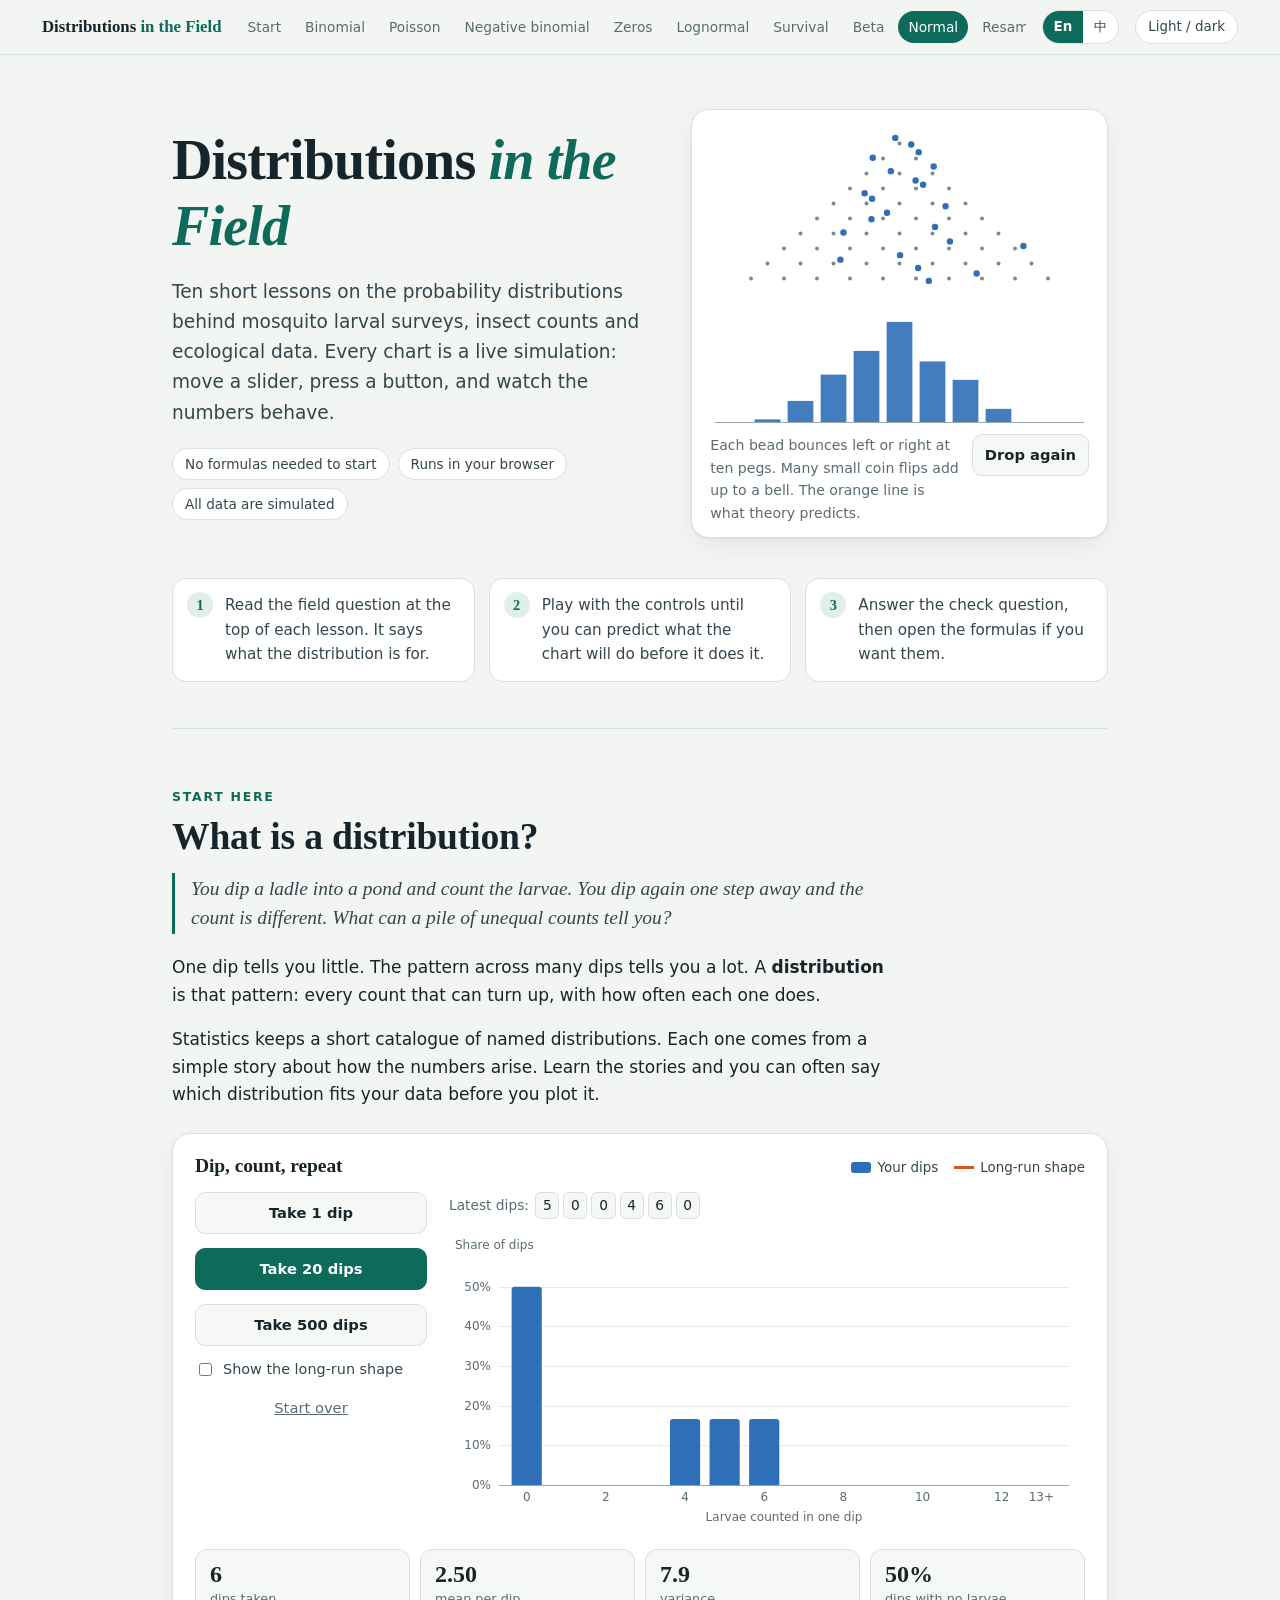
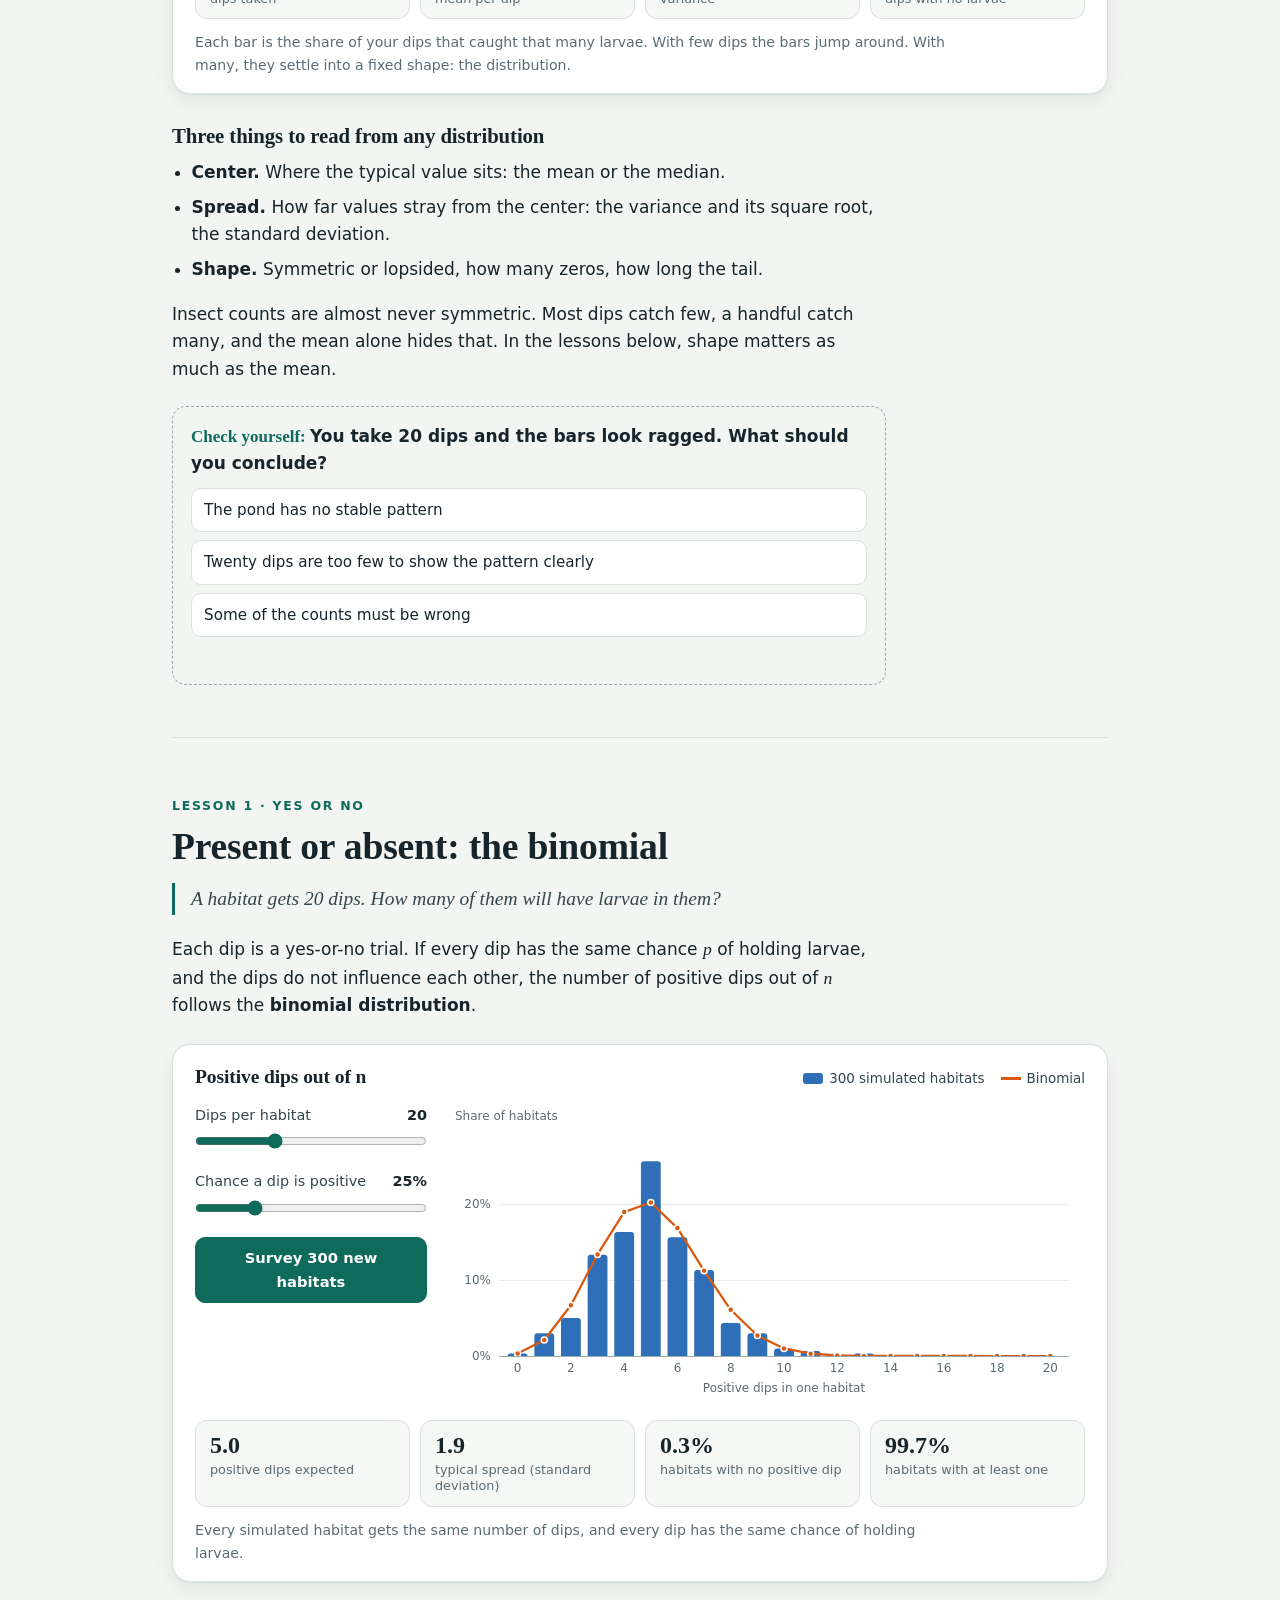
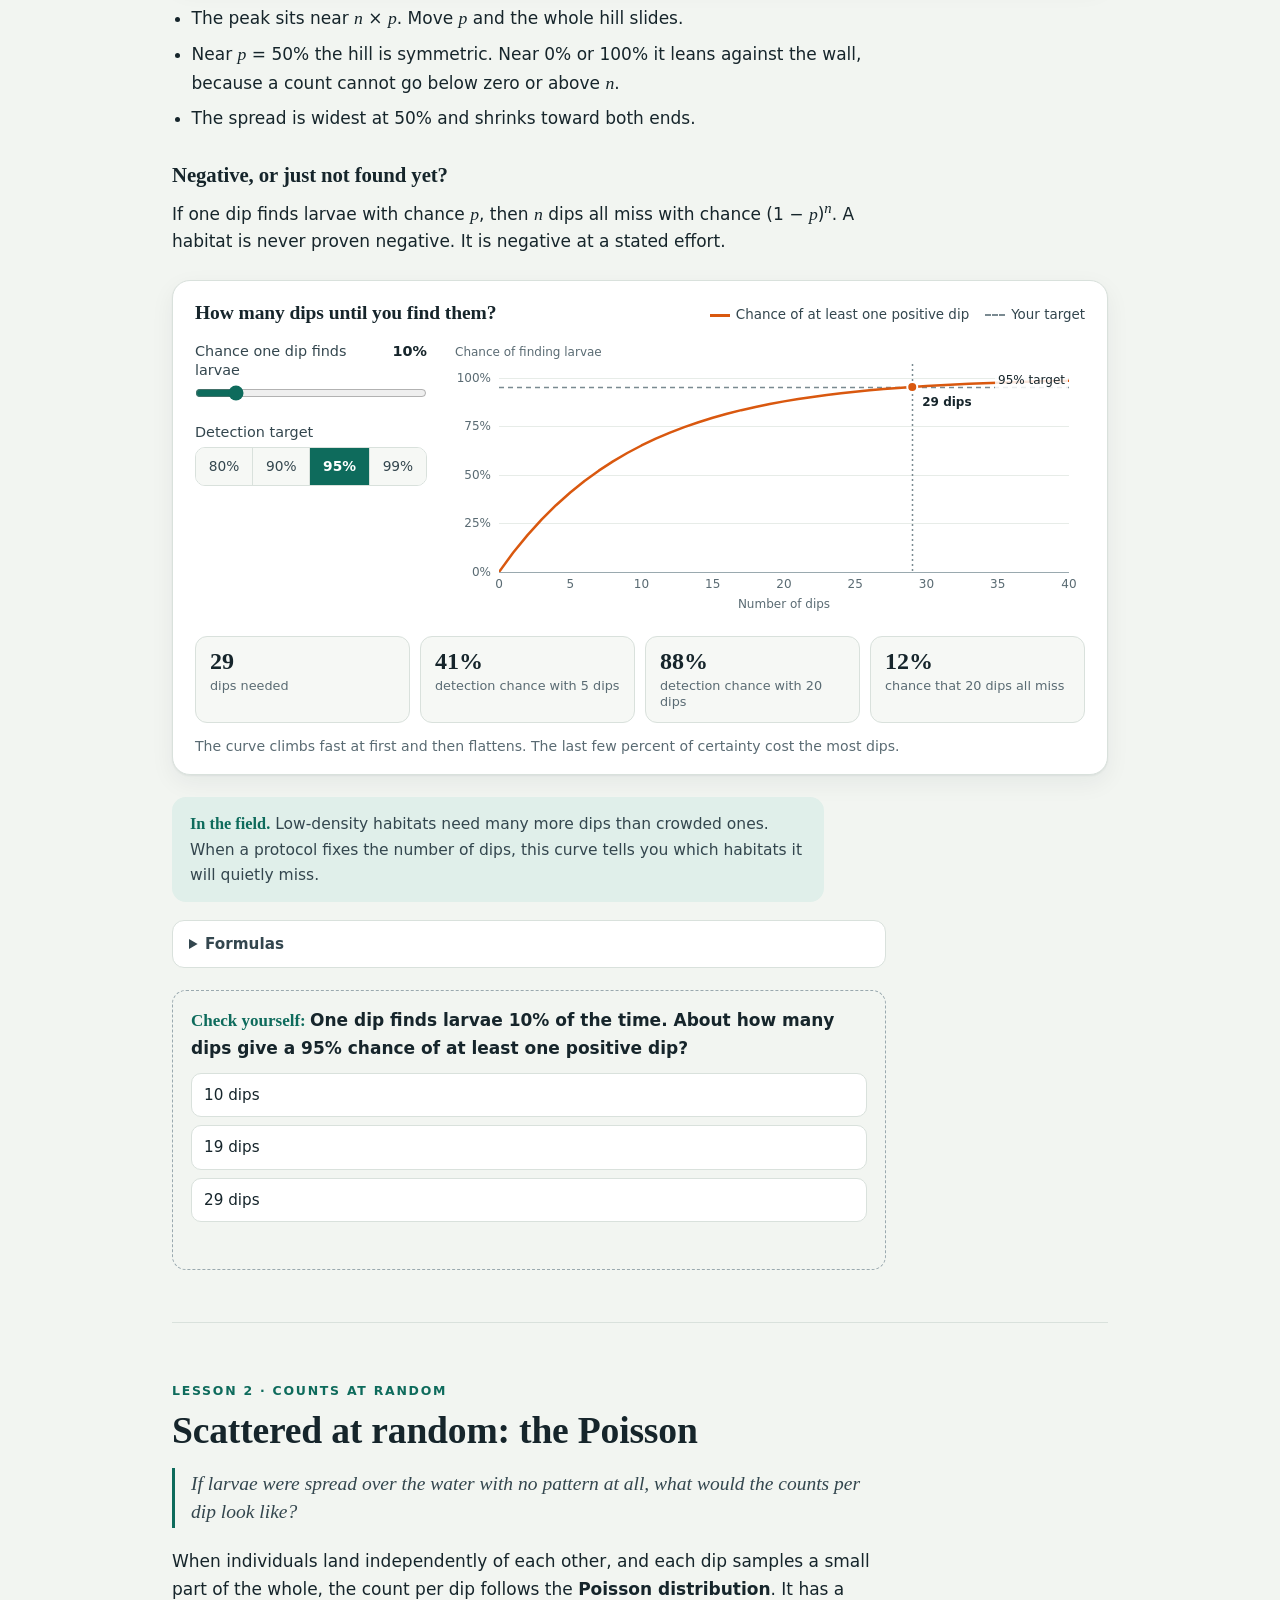
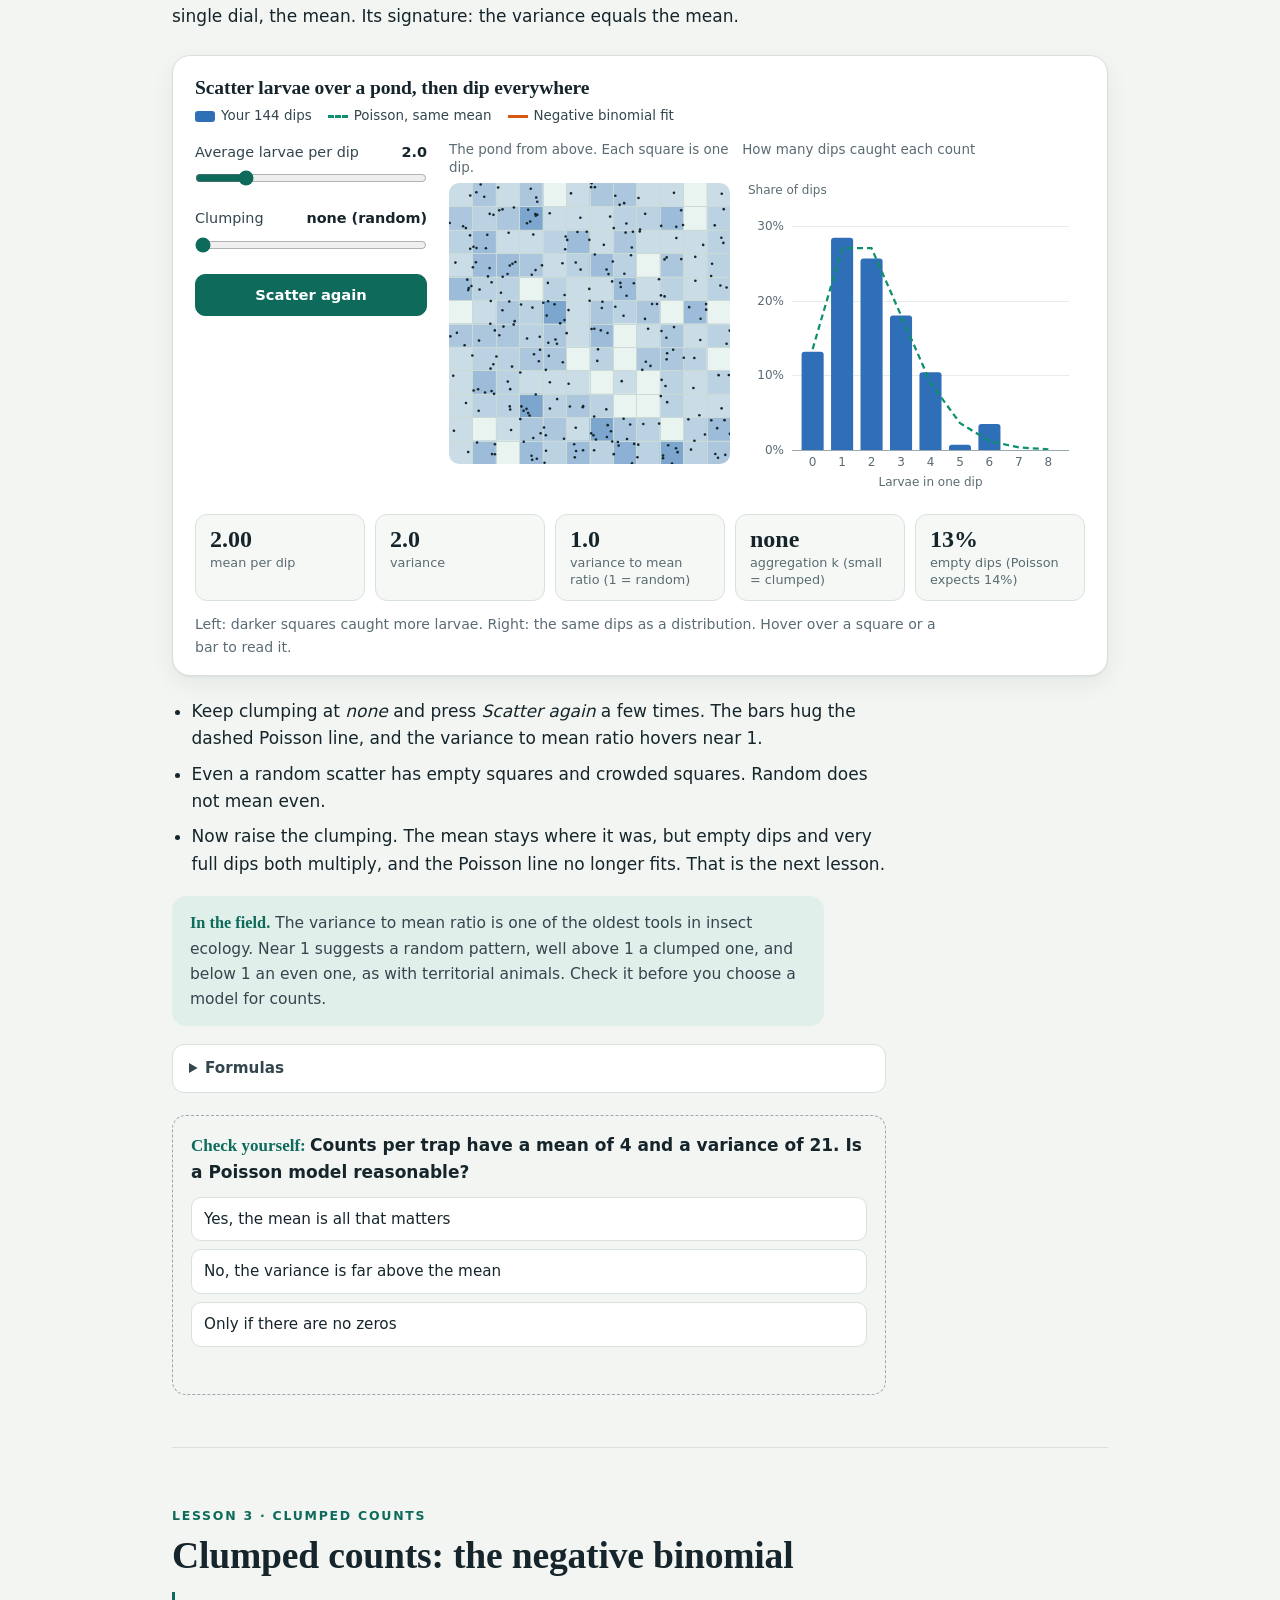
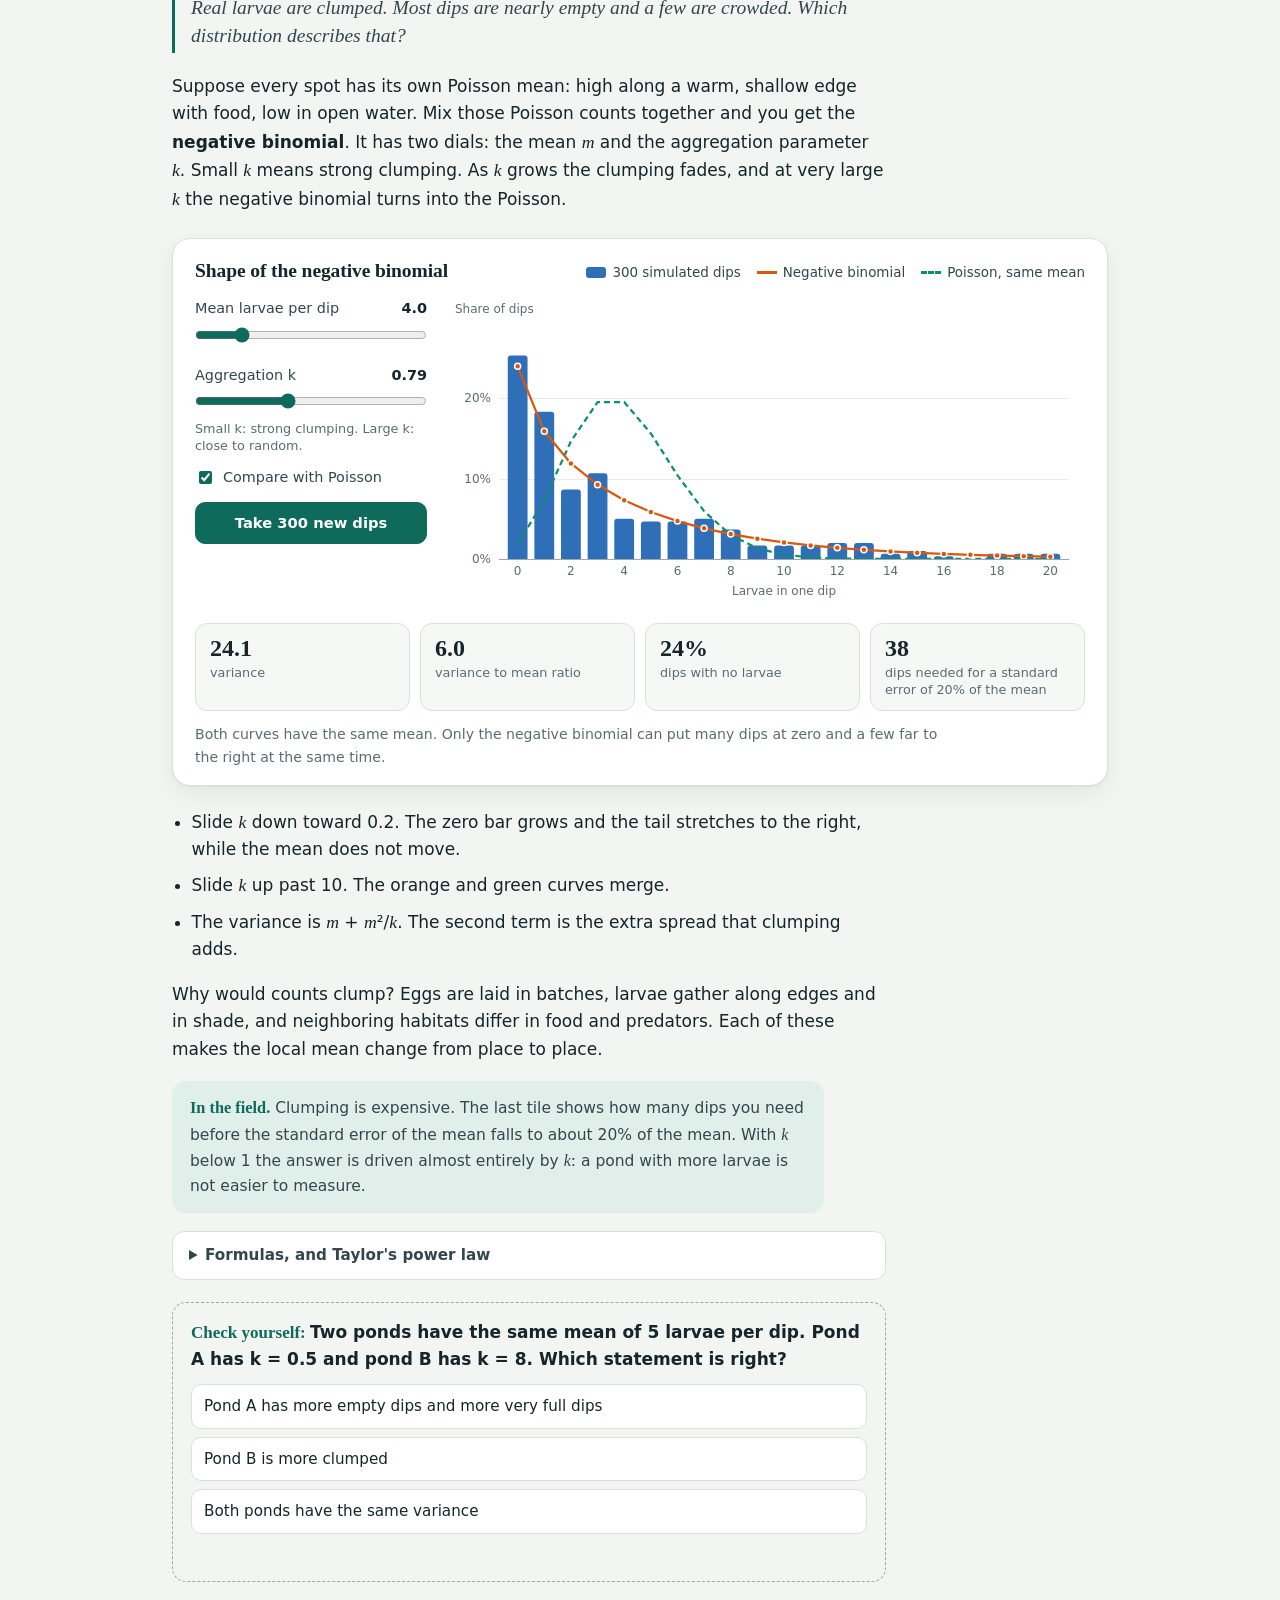
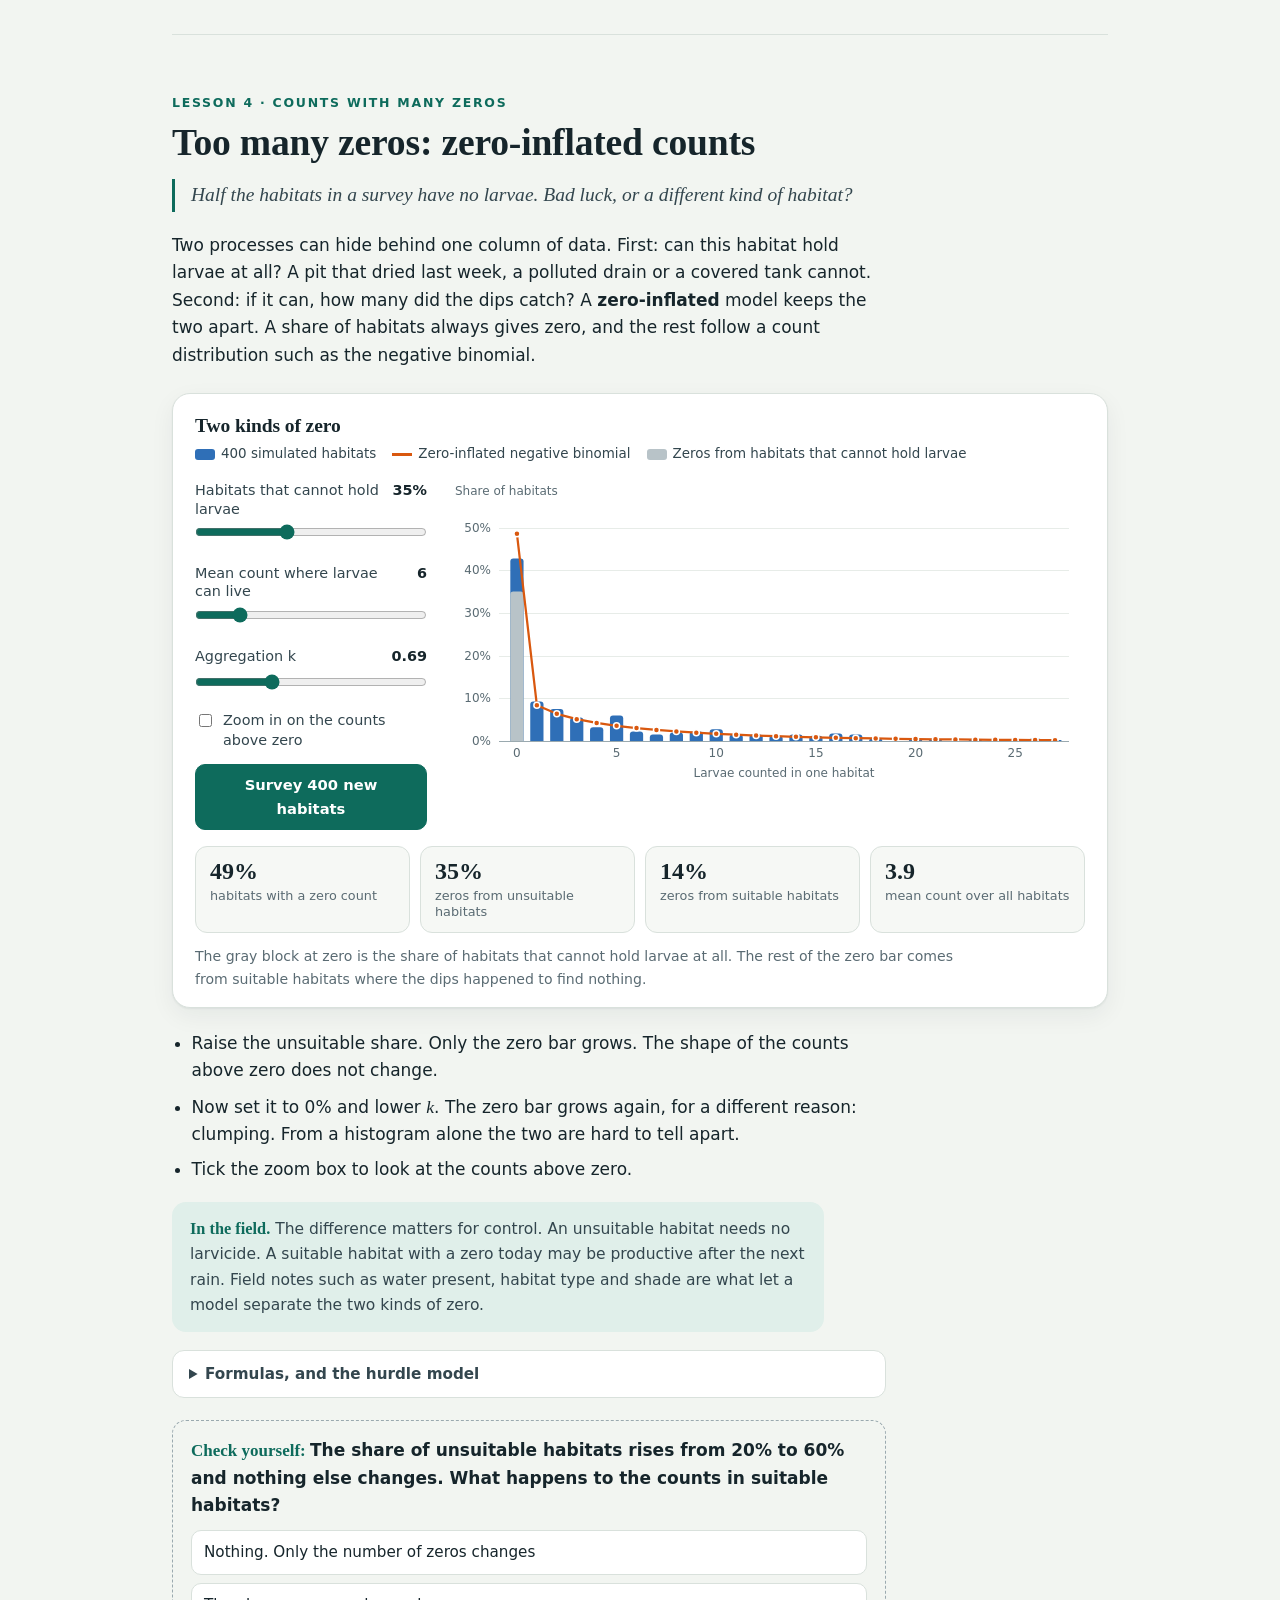
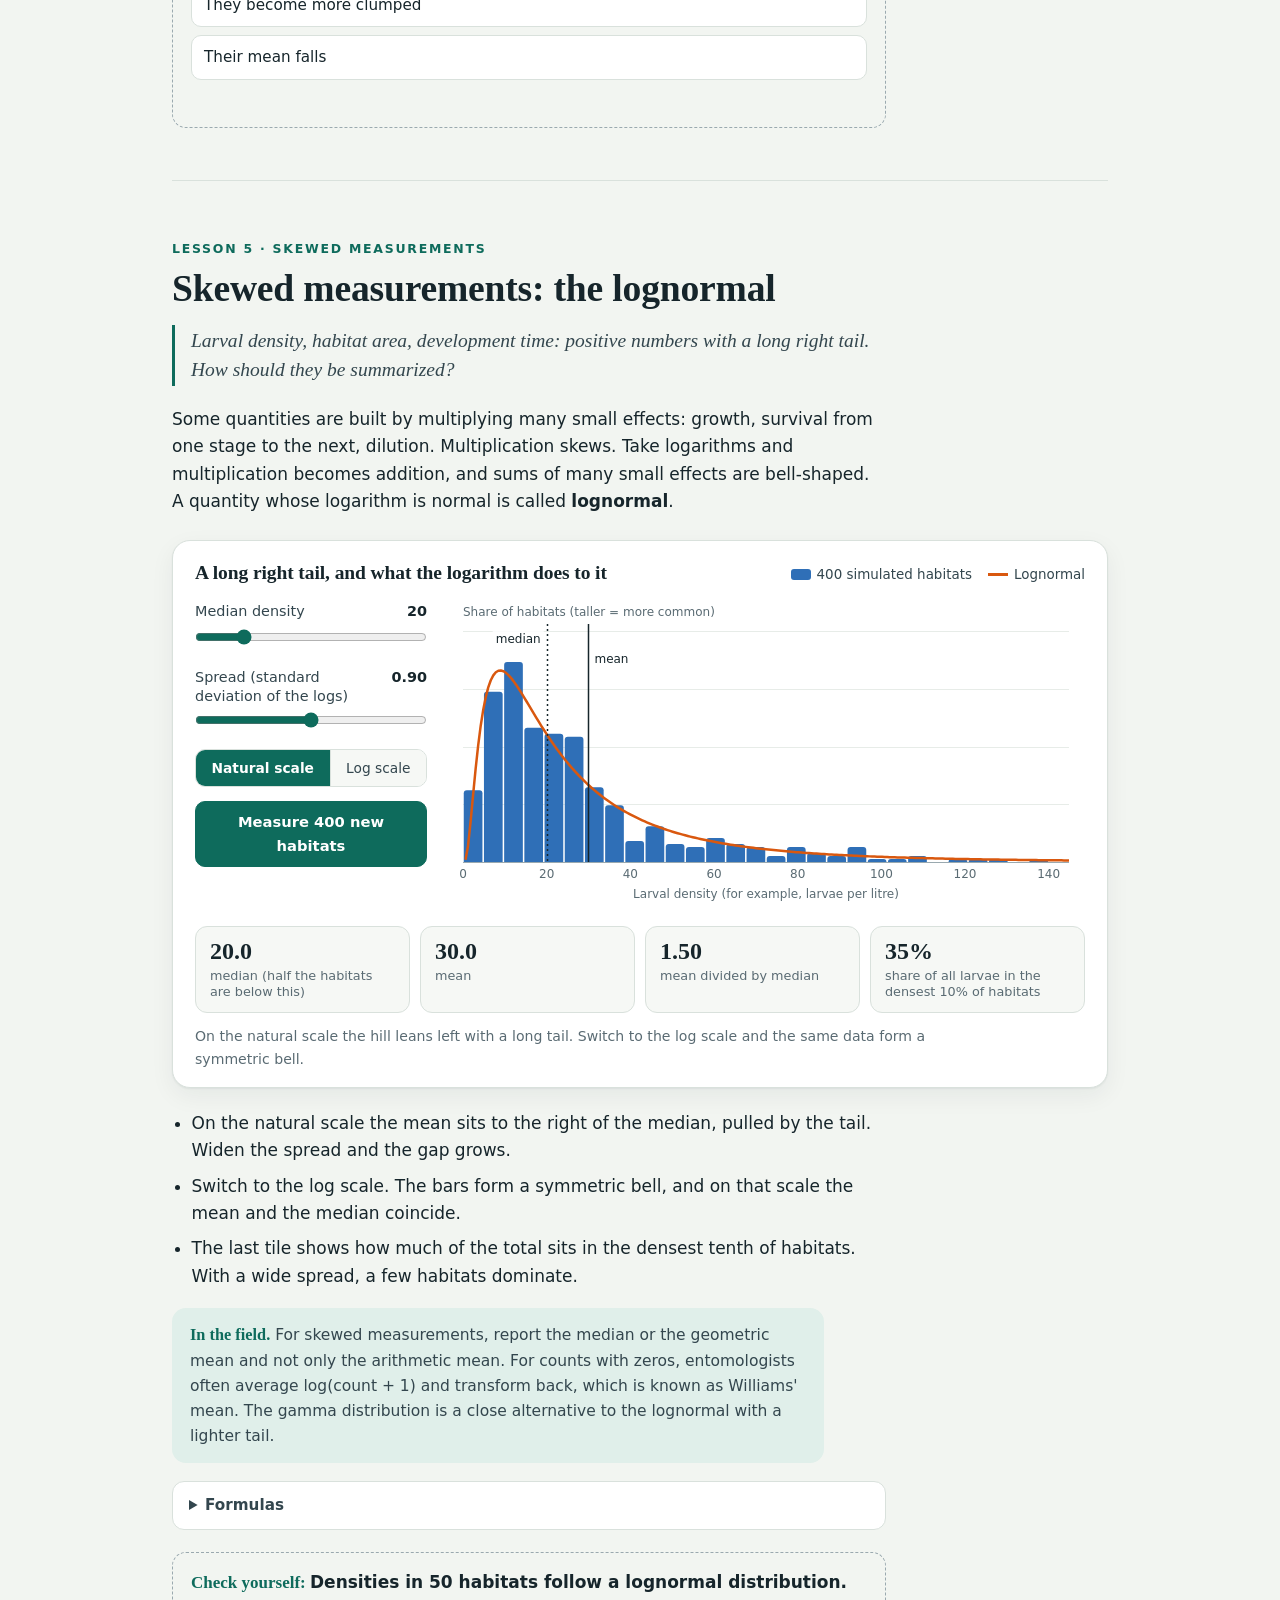
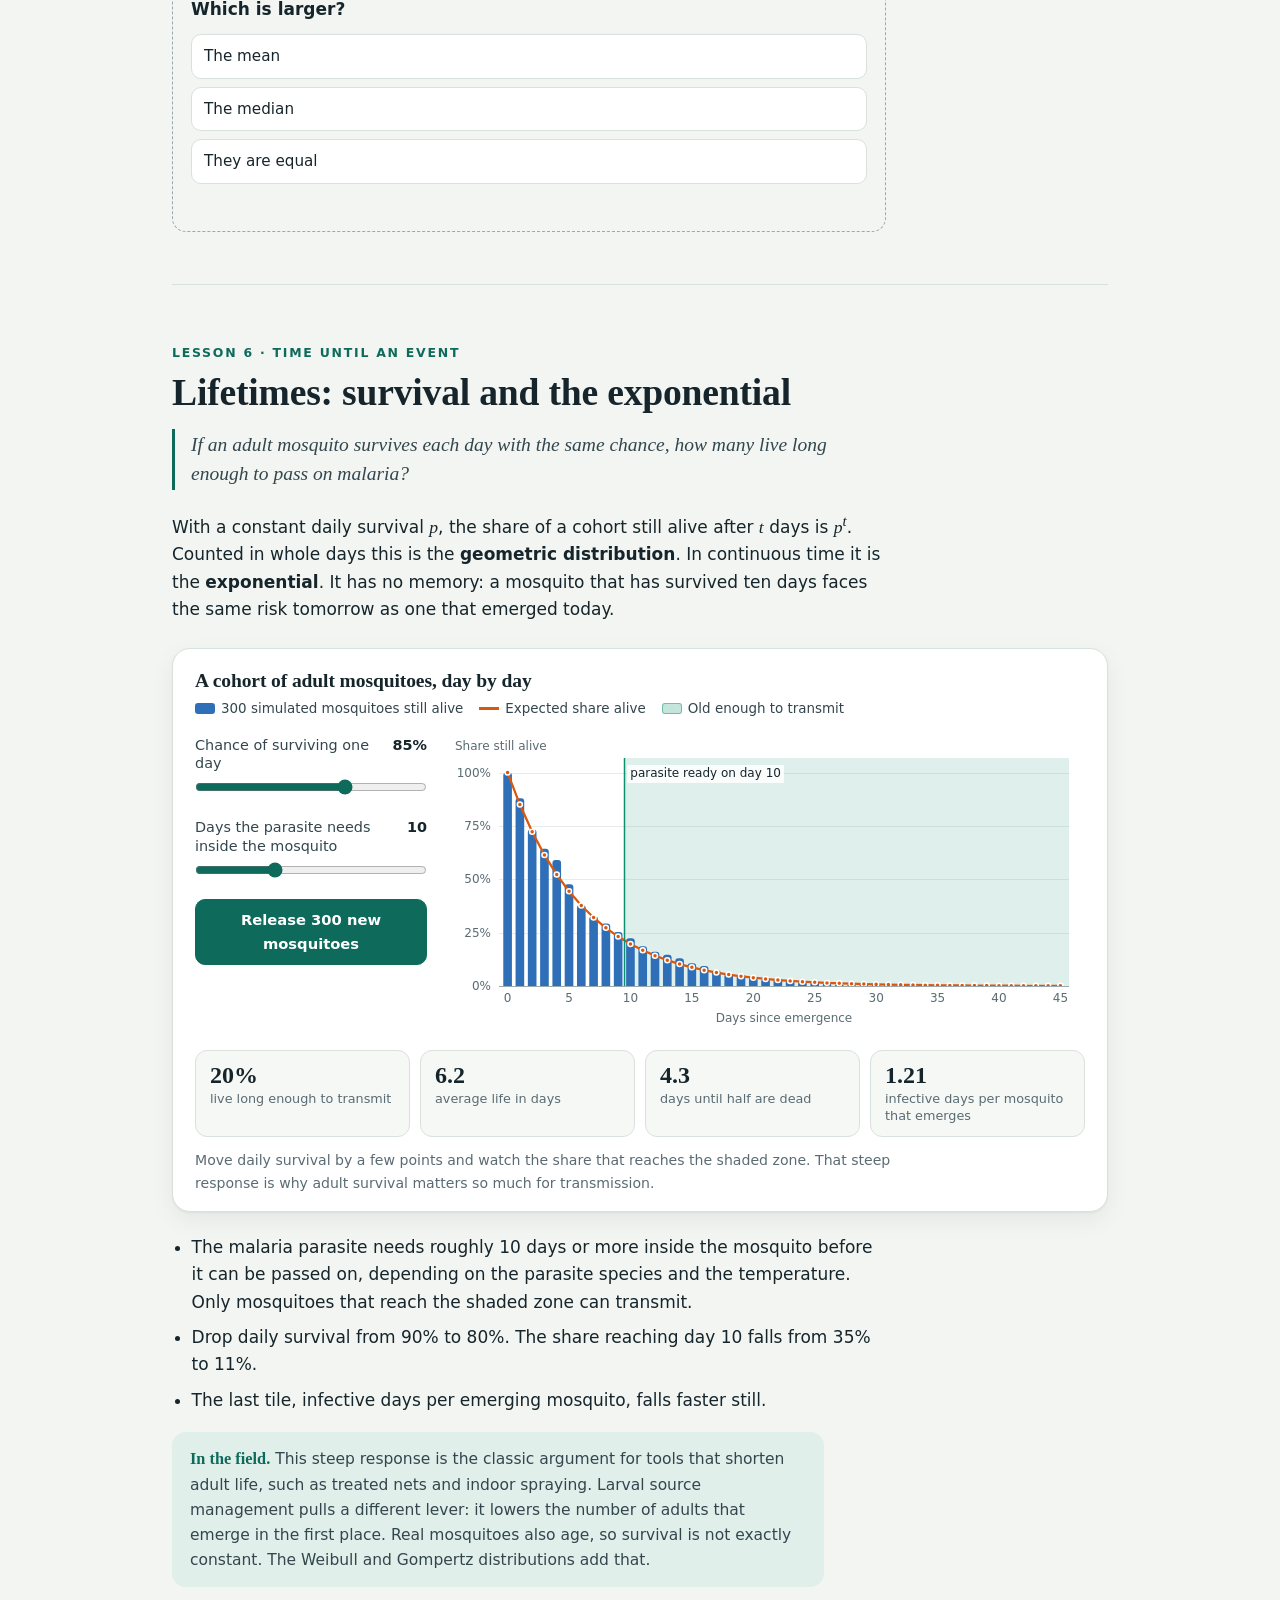
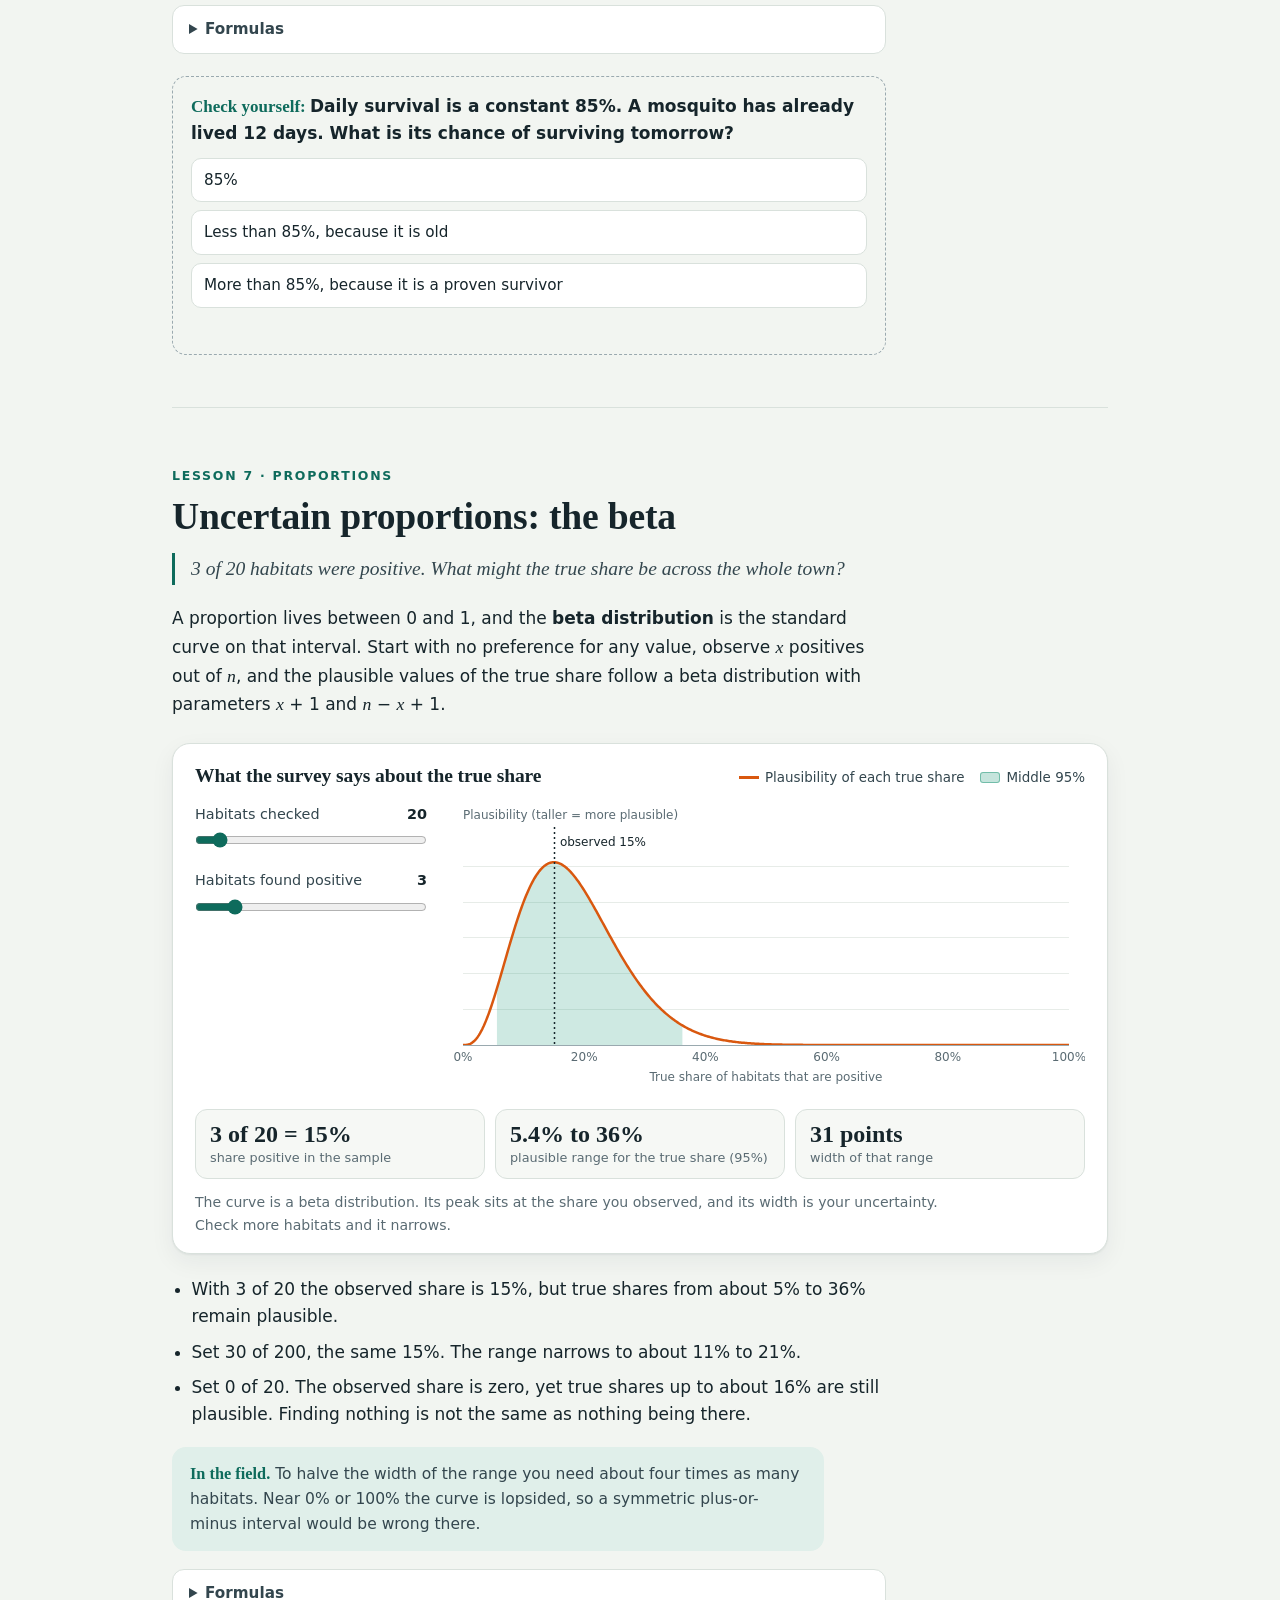
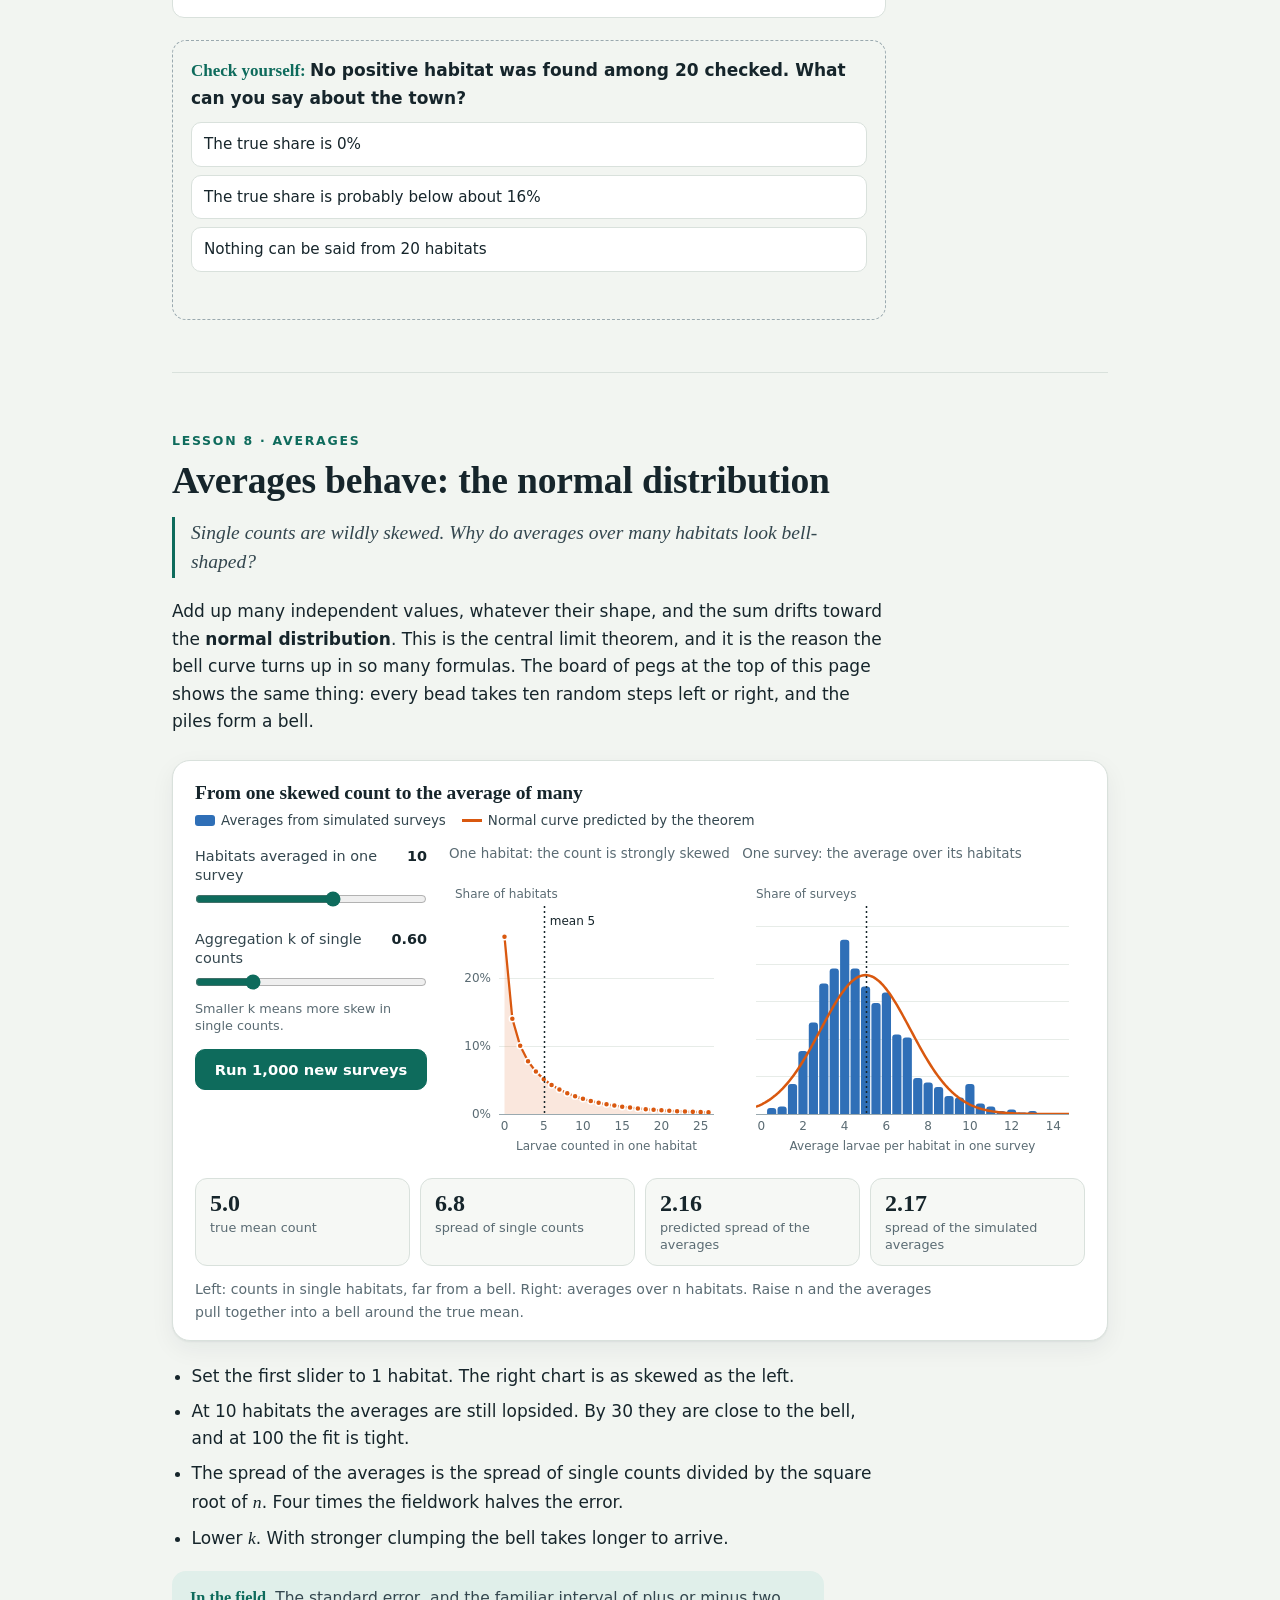
==== commit 8dabad86: "Add a Chinese version with an En / 中 language switch The Chinese page lives at zh/index.html and sha" ====
--- a/index.html
+++ b/index.html
@@ -6,170 +6,10 @@
 <title>Distributions in the Field</title>
 <meta name="description" content="Ten short interactive lessons on the probability distributions behind mosquito larval surveys, insect counts and ecological data. Every chart is a live simulation.">
 <link rel="icon" href="data:image/svg+xml,%3Csvg xmlns='http://www.w3.org/2000/svg' viewBox='0 0 32 32'%3E%3Crect width='32' height='32' rx='7' fill='%230E6B5C'/%3E%3Cpath d='M4 25c5 0 6-17 12-17s7 17 12 17' fill='none' stroke='%23fff' stroke-width='3' stroke-linecap='round'/%3E%3C/svg%3E">
-<style>
-:root {
-  --bg: #F2F5F1; --surface: #FFFFFF; --surface-2: #F6F8F5; --ink: #16252B; --ink-2: #33464E; --muted: #5A6B73;
-  --line: #D9E1DC; --grid: #E7ECE8; --axis: #9AA9AF; --accent: #0E6B5C; --accent-ink: #FFFFFF; --accent-soft: #E0EFEA;
-  --c1: #2F6FB7; --c2: #D9580F; --c3: #0E8F6E; --ref: #7A8A91; --zero: #B8C3C8;
-  --field: #E9F3F0; --field-line: #CBDAD5; --good: #0B7A5B; --bad: #B4381F; --shadow: 0 1px 2px rgba(22, 37, 43, .06), 0 8px 24px rgba(22, 37, 43, .06);
-  --serif: "Iowan Old Style", "Palatino Linotype", Palatino, "Book Antiqua", Georgia, serif;
-  --sans: system-ui, -apple-system, "Segoe UI", Roboto, "Helvetica Neue", Arial, sans-serif;
-}
-@media (prefers-color-scheme: dark) {
-  :root:not([data-theme="light"]) {
-    --bg: #0E1417; --surface: #161D23; --surface-2: #1B242B; --ink: #E7EEF0; --ink-2: #C5D0D5; --muted: #94A4AC;
-    --line: #2A363E; --grid: #232E35; --axis: #55656E; --accent: #56C7B0; --accent-ink: #0E1417; --accent-soft: #17302C;
-    --c1: #3C89D6; --c2: #D2692F; --c3: #1F9C76; --ref: #7F9099; --zero: #46545C;
-    --field: #15252A; --field-line: #25383F; --good: #4FCB9F; --bad: #F08A6E; --shadow: 0 1px 2px rgba(0, 0, 0, .3), 0 8px 24px rgba(0, 0, 0, .25);
-  }
-}
-:root[data-theme="dark"] {
-  --bg: #0E1417; --surface: #161D23; --surface-2: #1B242B; --ink: #E7EEF0; --ink-2: #C5D0D5; --muted: #94A4AC;
-  --line: #2A363E; --grid: #232E35; --axis: #55656E; --accent: #56C7B0; --accent-ink: #0E1417; --accent-soft: #17302C;
-  --c1: #3C89D6; --c2: #D2692F; --c3: #1F9C76; --ref: #7F9099; --zero: #46545C;
-  --field: #15252A; --field-line: #25383F; --good: #4FCB9F; --bad: #F08A6E; --shadow: 0 1px 2px rgba(0, 0, 0, .3), 0 8px 24px rgba(0, 0, 0, .25);
-}
-* { box-sizing: border-box; }
-html { scroll-behavior: smooth; scroll-padding-top: 76px; }
-body { margin: 0; background: var(--bg); color: var(--ink); font: 17px/1.62 var(--sans); -webkit-text-size-adjust: 100%; }
-h1, h2, h3 { font-family: var(--serif); font-weight: 600; line-height: 1.18; margin: 0; letter-spacing: -.005em; }
-p { margin: 0 0 1em; }
-a { color: var(--accent); }
-var { font-family: var(--serif); font-style: italic; font-size: 1.04em; }
-strong { font-weight: 650; }
-
-.top { position: sticky; top: 0; z-index: 20; background: color-mix(in srgb, var(--bg) 88%, transparent); backdrop-filter: blur(8px); border-bottom: 1px solid var(--line); }
-.top-in { max-width: 1240px; margin: 0 auto; padding: 10px 22px; display: flex; align-items: center; gap: 16px; }
-.brand { font-family: var(--serif); font-weight: 600; font-size: 1.05rem; color: var(--ink); text-decoration: none; white-space: nowrap; }
-.brand span { color: var(--accent); }
-.toc { display: flex; gap: 4px; overflow-x: auto; flex: 1; scrollbar-width: none; }
-.toc::-webkit-scrollbar { display: none; }
-.toc a { flex: none; font-size: .86rem; color: var(--muted); text-decoration: none; padding: 5px 10px; border-radius: 999px; }
-.toc a:hover { color: var(--ink); background: var(--surface); }
-.toc a[aria-current] { color: var(--accent-ink); background: var(--accent); }
-#theme { flex: none; font: inherit; font-size: .84rem; color: var(--ink-2); background: var(--surface); border: 1px solid var(--line); border-radius: 999px; padding: 5px 12px; cursor: pointer; }
-
-.wrap { max-width: 980px; margin: 0 auto; padding: 0 22px; }
-.hero { padding: 54px 0 26px; display: grid; grid-template-columns: minmax(0, 1.15fr) minmax(0, 1fr); gap: 40px; align-items: center; }
-.hero h1 { font-size: clamp(2.3rem, 5vw, 3.5rem); letter-spacing: -.015em; }
-.hero h1 em { font-style: italic; color: var(--accent); }
-.hero .sub { font-size: 1.16rem; color: var(--ink-2); margin: 18px 0 20px; max-width: 34em; }
-.badges { display: flex; flex-wrap: wrap; gap: 8px; margin: 0; padding: 0; list-style: none; }
-.badges li { font-size: .85rem; color: var(--ink-2); background: var(--surface); border: 1px solid var(--line); border-radius: 999px; padding: 4px 12px; }
-.board { background: var(--surface); border: 1px solid var(--line); border-radius: 18px; padding: 16px 16px 12px; box-shadow: var(--shadow); }
-.board canvas { display: block; width: 100%; height: 300px; }
-.board p { font-size: .88rem; color: var(--muted); margin: 8px 2px 0; display: flex; gap: 12px; align-items: flex-start; justify-content: space-between; }
-.board button { flex: none; }
-
-.howto { display: grid; grid-template-columns: repeat(3, minmax(0, 1fr)); gap: 14px; margin: 14px 0 10px; padding: 0; list-style: none; counter-reset: step; }
-.howto li { background: var(--surface); border: 1px solid var(--line); border-radius: 14px; padding: 14px 16px 14px 52px; position: relative; font-size: .95rem; color: var(--ink-2); counter-increment: step; }
-.howto li::before { content: counter(step); position: absolute; left: 14px; top: 13px; width: 26px; height: 26px; border-radius: 50%; background: var(--accent-soft); color: var(--accent); font: 600 .9rem/26px var(--serif); text-align: center; }
-
-.lesson { padding: 58px 0 6px; border-top: 1px solid var(--line); margin-top: 46px; }
-.kicker { font-size: .78rem; letter-spacing: .14em; text-transform: uppercase; color: var(--accent); font-weight: 650; margin: 0 0 8px; }
-.lesson h2 { font-size: clamp(1.7rem, 3.4vw, 2.35rem); margin-bottom: 14px; }
-.question { font-family: var(--serif); font-style: italic; font-size: 1.22rem; line-height: 1.45; color: var(--ink-2); border-left: 3px solid var(--accent); padding: 2px 0 2px 16px; margin: 0 0 20px; max-width: 36em; }
-.prose { max-width: 42em; }
-.prose h3 { font-size: 1.3rem; margin: 30px 0 10px; }
-.prose ul { margin: 0 0 1em; padding-left: 1.15em; }
-.prose li { margin-bottom: .45em; }
-.fieldnote { background: var(--accent-soft); border-radius: 14px; padding: 14px 18px; margin: 18px 0; max-width: 42em; color: var(--ink-2); font-size: .97rem; }
-.fieldnote b { color: var(--accent); font-family: var(--serif); font-size: 1.02rem; }
-
-.lab { margin: 24px 0 22px; background: var(--surface); border: 1px solid var(--line); border-radius: 18px; padding: 20px 22px 16px; box-shadow: var(--shadow); }
-.lab-head { display: flex; flex-wrap: wrap; align-items: baseline; justify-content: space-between; gap: 6px 20px; margin-bottom: 14px; }
-.lab-head h3 { font-size: 1.22rem; }
-.legend { display: flex; flex-wrap: wrap; gap: 4px 16px; list-style: none; margin: 0; padding: 0; font-size: .84rem; color: var(--ink-2); }
-.sw { display: inline-block; width: 20px; height: 11px; vertical-align: middle; margin-right: 6px; border-radius: 3px; }
-.sw-sim { background: var(--c1); }
-.sw-zero { background: var(--zero); }
-.sw-band { background: color-mix(in srgb, var(--c3) 24%, transparent); border: 1px solid color-mix(in srgb, var(--c3) 45%, transparent); }
-.sw-theory, .sw-alt, .sw-ref { height: 0; border-radius: 0; vertical-align: middle; }
-.sw-theory { border-top: 3px solid var(--c2); }
-.sw-alt { border-top: 3px dashed var(--c3); }
-.sw-ref { border-top: 2px dashed var(--ref); }
-.lab-body { display: grid; grid-template-columns: 232px minmax(0, 1fr); gap: 22px; align-items: start; }
-.controls { display: flex; flex-direction: column; gap: 14px; }
-.ctl { display: block; font-size: .9rem; }
-.ctl-top { display: flex; justify-content: space-between; gap: 10px; align-items: baseline; }
-.ctl-l { color: var(--ink-2); line-height: 1.3; }
-.ctl output { font-weight: 650; font-variant-numeric: tabular-nums; white-space: nowrap; }
-.ctl input[type=range] { width: 100%; margin: 6px 0 0; accent-color: var(--accent); }
-.ctl-hint { display: block; font-size: .8rem; color: var(--muted); line-height: 1.35; margin-top: 3px; }
-.btn { font: inherit; font-size: .92rem; font-weight: 600; color: var(--ink); background: var(--surface-2); border: 1px solid var(--line); border-radius: 10px; padding: 8px 12px; cursor: pointer; text-align: center; }
-.btn:hover { border-color: var(--accent); }
-.btn.primary { background: var(--accent); color: var(--accent-ink); border-color: var(--accent); }
-.btn.primary:hover { filter: brightness(1.08); }
-.btn.quiet { background: none; border-color: transparent; color: var(--muted); font-weight: 500; text-decoration: underline; padding: 2px; }
-.btn:focus-visible, .seg button:focus-visible, .quiz button:focus-visible, #theme:focus-visible { outline: 2px solid var(--accent); outline-offset: 2px; }
-.seg { display: flex; flex-wrap: wrap; border: 1px solid var(--line); border-radius: 10px; overflow: hidden; }
-.seg button { flex: 1 1 auto; font: inherit; font-size: .86rem; padding: 7px 8px; background: var(--surface-2); color: var(--ink-2); border: 0; border-right: 1px solid var(--line); cursor: pointer; }
-.seg button:last-child { border-right: 0; }
-.seg button[aria-pressed=true] { background: var(--accent); color: var(--accent-ink); font-weight: 600; }
-.seg-l { font-size: .9rem; margin-bottom: -8px; }
-.chk { display: flex; gap: 8px; align-items: flex-start; font-size: .9rem; color: var(--ink-2); cursor: pointer; line-height: 1.35; }
-.chk input { margin-top: 3px; accent-color: var(--accent); }
-.stage { min-width: 0; display: grid; gap: 12px; }
-.stage.two { grid-template-columns: minmax(0, .82fr) minmax(0, 1fr); align-items: start; }
-.plot { position: relative; min-width: 0; }
-.plot canvas { display: block; width: 100%; touch-action: pan-y; }
-.plot.square canvas { aspect-ratio: 1; height: auto; border-radius: 10px; }
-.plot-title { font-size: .84rem; color: var(--muted); margin: 0 0 6px; line-height: 1.35; min-height: 2.3em; }
-.chips { font-size: .86rem; color: var(--muted); margin: 0 0 2px; min-height: 1.9em; }
-.chips span { display: inline-block; min-width: 1.75em; text-align: center; margin: 0 2px; padding: 1px 4px; border-radius: 6px; background: var(--surface-2); border: 1px solid var(--line); color: var(--ink); font-variant-numeric: tabular-nums; }
-.tiles { display: grid; grid-template-columns: repeat(auto-fit, minmax(150px, 1fr)); gap: 10px; margin-top: 16px; }
-.tile { background: var(--surface-2); border: 1px solid var(--line); border-radius: 12px; padding: 10px 14px 11px; }
-.tv { display: block; font-family: var(--serif); font-size: 1.5rem; font-weight: 600; line-height: 1.2; font-variant-numeric: tabular-nums; }
-.tl { display: block; font-size: .8rem; color: var(--muted); line-height: 1.32; margin-top: 2px; }
-.lab figcaption { font-size: .88rem; color: var(--muted); margin-top: 12px; max-width: 54em; }
-.tip { position: absolute; z-index: 5; pointer-events: none; background: var(--ink); color: var(--bg); font-size: .8rem; line-height: 1.4; padding: 6px 9px; border-radius: 8px; white-space: nowrap; box-shadow: var(--shadow); }
-.guide { position: absolute; width: 1px; background: var(--ink); opacity: .35; pointer-events: none; }
-
-details.math { max-width: 42em; margin: 14px 0; border: 1px solid var(--line); border-radius: 12px; background: var(--surface); padding: 0 16px; }
-details.math summary { cursor: pointer; padding: 11px 0; font-weight: 600; font-size: .95rem; color: var(--ink-2); }
-details.math[open] summary { border-bottom: 1px solid var(--line); margin-bottom: 12px; }
-details.math p, details.math ul { font-size: .95rem; color: var(--ink-2); }
-.f { font-family: var(--serif); font-size: 1.06em; white-space: nowrap; }
-
-.quiz { max-width: 42em; margin: 22px 0 0; padding: 16px 18px; border: 1px dashed var(--axis); border-radius: 14px; }
-.quiz .q { font-weight: 650; margin-bottom: 10px; }
-.quiz .q::before { content: "Check yourself: "; color: var(--accent); font-family: var(--serif); font-weight: 600; }
-.quiz .opts { display: grid; gap: 8px; }
-.quiz button { font: inherit; font-size: .95rem; text-align: left; background: var(--surface); color: var(--ink); border: 1px solid var(--line); border-radius: 10px; padding: 9px 12px; cursor: pointer; }
-.quiz button:hover { border-color: var(--accent); }
-.quiz button.yes { border-color: var(--good); box-shadow: inset 0 0 0 1px var(--good); }
-.quiz button.no { border-color: var(--bad); box-shadow: inset 0 0 0 1px var(--bad); }
-.quiz .fb { margin: 10px 0 0; font-size: .93rem; min-height: 1.4em; color: var(--ink-2); }
-.quiz .fb.yes { color: var(--good); }
-.quiz .fb.no { color: var(--bad); }
-
-.tablewrap { overflow-x: auto; margin: 18px 0; border: 1px solid var(--line); border-radius: 14px; background: var(--surface); }
-table { border-collapse: collapse; width: 100%; font-size: .92rem; min-width: 640px; }
-th, td { text-align: left; padding: 10px 14px; border-bottom: 1px solid var(--line); vertical-align: top; }
-th { font-size: .78rem; letter-spacing: .08em; text-transform: uppercase; color: var(--muted); font-weight: 650; background: var(--surface-2); }
-tr:last-child td { border-bottom: 0; }
-td:nth-child(2) { font-weight: 650; }
-td a { text-decoration: none; }
-dl.gloss { display: grid; grid-template-columns: minmax(130px, 200px) minmax(0, 1fr); gap: 8px 20px; margin: 16px 0; font-size: .95rem; }
-dl.gloss dt { font-weight: 650; }
-dl.gloss dd { margin: 0; color: var(--ink-2); }
-.refs { padding-left: 1.2em; font-size: .93rem; color: var(--ink-2); max-width: 46em; }
-.refs li { margin-bottom: .5em; }
-footer { margin-top: 70px; padding: 28px 0 60px; border-top: 1px solid var(--line); color: var(--muted); font-size: .9rem; }
-
-@media (max-width: 820px) {
-  body { font-size: 16px; }
-  .hero { grid-template-columns: 1fr; padding-top: 34px; gap: 24px; }
-  .howto { grid-template-columns: 1fr; }
-  .lab { padding: 16px 14px 14px; border-radius: 14px; }
-  .lab-body { grid-template-columns: 1fr; }
-  .stage.two { grid-template-columns: 1fr; }
-  .plot-title { min-height: 0; }
-  dl.gloss { grid-template-columns: 1fr; gap: 2px; }
-  dl.gloss dd { margin-bottom: 10px; }
-  .brand { display: none; }
-}
-</style>
+<link rel="alternate" hreflang="en" href="https://gladcolor.github.io/distribution-lab/">
+<link rel="alternate" hreflang="zh-Hans" href="https://gladcolor.github.io/distribution-lab/zh/">
+<link rel="stylesheet" href="style.css">
+<script>try { var t = localStorage.getItem('dl-theme'); if (t === 'dark' || t === 'light') document.documentElement.setAttribute('data-theme', t); } catch (e) {}</script>
 </head>
 <body>
 <div class="top">
@@ -189,7 +29,10 @@
       <a href="#concentration">Targeting</a>
       <a href="#guide">Field guide</a>
     </nav>
-    <button id="theme" type="button" aria-label="Switch between light and dark colors">Light / dark</button>
+    <div class="lang" role="group" aria-label="Language">
+      <a href="#top" lang="en" aria-label="English" aria-current="true">En</a><a href="zh/index.html" lang="zh-Hans" hreflang="zh-Hans" aria-label="中文" title="中文">中</a>
+    </div>
+    <button id="theme" type="button" aria-label="Switch between light and dark colors"><span class="long">Light / dark</span><span class="short" aria-hidden="true">◐</span></button>
   </div>
 </div>
 
--- a/style.css
+++ b/style.css
@@ -0,0 +1,193 @@
+/* Distributions in the Field: styles shared by the English and Chinese pages. */
+:root {
+  --bg: #F2F5F1; --surface: #FFFFFF; --surface-2: #F6F8F5; --ink: #16252B; --ink-2: #33464E; --muted: #5A6B73;
+  --line: #D9E1DC; --grid: #E7ECE8; --axis: #9AA9AF; --accent: #0E6B5C; --accent-ink: #FFFFFF; --accent-soft: #E0EFEA;
+  --c1: #2F6FB7; --c2: #D9580F; --c3: #0E8F6E; --ref: #7A8A91; --zero: #B8C3C8;
+  --field: #E9F3F0; --field-line: #CBDAD5; --good: #0B7A5B; --bad: #B4381F; --shadow: 0 1px 2px rgba(22, 37, 43, .06), 0 8px 24px rgba(22, 37, 43, .06);
+  --serif: "Iowan Old Style", "Palatino Linotype", Palatino, "Book Antiqua", Georgia, serif;
+  --sans: system-ui, -apple-system, "Segoe UI", Roboto, "Helvetica Neue", Arial, sans-serif;
+}
+@media (prefers-color-scheme: dark) {
+  :root:not([data-theme="light"]) {
+    --bg: #0E1417; --surface: #161D23; --surface-2: #1B242B; --ink: #E7EEF0; --ink-2: #C5D0D5; --muted: #94A4AC;
+    --line: #2A363E; --grid: #232E35; --axis: #55656E; --accent: #56C7B0; --accent-ink: #0E1417; --accent-soft: #17302C;
+    --c1: #3C89D6; --c2: #D2692F; --c3: #1F9C76; --ref: #7F9099; --zero: #46545C;
+    --field: #15252A; --field-line: #25383F; --good: #4FCB9F; --bad: #F08A6E; --shadow: 0 1px 2px rgba(0, 0, 0, .3), 0 8px 24px rgba(0, 0, 0, .25);
+  }
+}
+:root[data-theme="dark"] {
+  --bg: #0E1417; --surface: #161D23; --surface-2: #1B242B; --ink: #E7EEF0; --ink-2: #C5D0D5; --muted: #94A4AC;
+  --line: #2A363E; --grid: #232E35; --axis: #55656E; --accent: #56C7B0; --accent-ink: #0E1417; --accent-soft: #17302C;
+  --c1: #3C89D6; --c2: #D2692F; --c3: #1F9C76; --ref: #7F9099; --zero: #46545C;
+  --field: #15252A; --field-line: #25383F; --good: #4FCB9F; --bad: #F08A6E; --shadow: 0 1px 2px rgba(0, 0, 0, .3), 0 8px 24px rgba(0, 0, 0, .25);
+}
+* { box-sizing: border-box; }
+html { scroll-behavior: smooth; scroll-padding-top: 76px; }
+body { margin: 0; background: var(--bg); color: var(--ink); font: 17px/1.62 var(--sans); -webkit-text-size-adjust: 100%; }
+h1, h2, h3 { font-family: var(--serif); font-weight: 600; line-height: 1.18; margin: 0; letter-spacing: -.005em; }
+p { margin: 0 0 1em; }
+a { color: var(--accent); }
+var { font-family: var(--serif); font-style: italic; font-size: 1.04em; }
+strong { font-weight: 650; }
+
+.top { position: sticky; top: 0; z-index: 20; background: color-mix(in srgb, var(--bg) 88%, transparent); backdrop-filter: blur(8px); border-bottom: 1px solid var(--line); }
+.top-in { max-width: 1240px; margin: 0 auto; padding: 10px 22px; display: flex; align-items: center; gap: 16px; }
+.brand { font-family: var(--serif); font-weight: 600; font-size: 1.05rem; color: var(--ink); text-decoration: none; white-space: nowrap; }
+.brand span { color: var(--accent); }
+.toc { display: flex; gap: 4px; overflow-x: auto; flex: 1; scrollbar-width: none; }
+.toc::-webkit-scrollbar { display: none; }
+.toc a { flex: none; font-size: .86rem; color: var(--muted); text-decoration: none; padding: 5px 10px; border-radius: 999px; }
+.toc a:hover { color: var(--ink); background: var(--surface); }
+.toc a[aria-current] { color: var(--accent-ink); background: var(--accent); }
+#theme { flex: none; font: inherit; font-size: .84rem; color: var(--ink-2); background: var(--surface); border: 1px solid var(--line); border-radius: 999px; padding: 5px 12px; cursor: pointer; }
+
+.wrap { max-width: 980px; margin: 0 auto; padding: 0 22px; }
+.hero { padding: 54px 0 26px; display: grid; grid-template-columns: minmax(0, 1.15fr) minmax(0, 1fr); gap: 40px; align-items: center; }
+.hero h1 { font-size: clamp(2.3rem, 5vw, 3.5rem); letter-spacing: -.015em; }
+.hero h1 em { font-style: italic; color: var(--accent); }
+.hero .sub { font-size: 1.16rem; color: var(--ink-2); margin: 18px 0 20px; max-width: 34em; }
+.badges { display: flex; flex-wrap: wrap; gap: 8px; margin: 0; padding: 0; list-style: none; }
+.badges li { font-size: .85rem; color: var(--ink-2); background: var(--surface); border: 1px solid var(--line); border-radius: 999px; padding: 4px 12px; }
+.board { background: var(--surface); border: 1px solid var(--line); border-radius: 18px; padding: 16px 16px 12px; box-shadow: var(--shadow); }
+.board canvas { display: block; width: 100%; height: 300px; }
+.board p { font-size: .88rem; color: var(--muted); margin: 8px 2px 0; display: flex; gap: 12px; align-items: flex-start; justify-content: space-between; }
+.board button { flex: none; }
+
+.howto { display: grid; grid-template-columns: repeat(3, minmax(0, 1fr)); gap: 14px; margin: 14px 0 10px; padding: 0; list-style: none; counter-reset: step; }
+.howto li { background: var(--surface); border: 1px solid var(--line); border-radius: 14px; padding: 14px 16px 14px 52px; position: relative; font-size: .95rem; color: var(--ink-2); counter-increment: step; }
+.howto li::before { content: counter(step); position: absolute; left: 14px; top: 13px; width: 26px; height: 26px; border-radius: 50%; background: var(--accent-soft); color: var(--accent); font: 600 .9rem/26px var(--serif); text-align: center; }
+
+.lesson { padding: 58px 0 6px; border-top: 1px solid var(--line); margin-top: 46px; }
+.kicker { font-size: .78rem; letter-spacing: .14em; text-transform: uppercase; color: var(--accent); font-weight: 650; margin: 0 0 8px; }
+.lesson h2 { font-size: clamp(1.7rem, 3.4vw, 2.35rem); margin-bottom: 14px; }
+.question { font-family: var(--serif); font-style: italic; font-size: 1.22rem; line-height: 1.45; color: var(--ink-2); border-left: 3px solid var(--accent); padding: 2px 0 2px 16px; margin: 0 0 20px; max-width: 36em; }
+.prose { max-width: 42em; }
+.prose h3 { font-size: 1.3rem; margin: 30px 0 10px; }
+.prose ul { margin: 0 0 1em; padding-left: 1.15em; }
+.prose li { margin-bottom: .45em; }
+.fieldnote { background: var(--accent-soft); border-radius: 14px; padding: 14px 18px; margin: 18px 0; max-width: 42em; color: var(--ink-2); font-size: .97rem; }
+.fieldnote b { color: var(--accent); font-family: var(--serif); font-size: 1.02rem; }
+
+.lab { margin: 24px 0 22px; background: var(--surface); border: 1px solid var(--line); border-radius: 18px; padding: 20px 22px 16px; box-shadow: var(--shadow); }
+.lab-head { display: flex; flex-wrap: wrap; align-items: baseline; justify-content: space-between; gap: 6px 20px; margin-bottom: 14px; }
+.lab-head h3 { font-size: 1.22rem; }
+.legend { display: flex; flex-wrap: wrap; gap: 4px 16px; list-style: none; margin: 0; padding: 0; font-size: .84rem; color: var(--ink-2); }
+.sw { display: inline-block; width: 20px; height: 11px; vertical-align: middle; margin-right: 6px; border-radius: 3px; }
+.sw-sim { background: var(--c1); }
+.sw-zero { background: var(--zero); }
+.sw-band { background: color-mix(in srgb, var(--c3) 24%, transparent); border: 1px solid color-mix(in srgb, var(--c3) 45%, transparent); }
+.sw-theory, .sw-alt, .sw-ref { height: 0; border-radius: 0; vertical-align: middle; }
+.sw-theory { border-top: 3px solid var(--c2); }
+.sw-alt { border-top: 3px dashed var(--c3); }
+.sw-ref { border-top: 2px dashed var(--ref); }
+.lab-body { display: grid; grid-template-columns: 232px minmax(0, 1fr); gap: 22px; align-items: start; }
+.controls { display: flex; flex-direction: column; gap: 14px; }
+.ctl { display: block; font-size: .9rem; }
+.ctl-top { display: flex; justify-content: space-between; gap: 10px; align-items: baseline; }
+.ctl-l { color: var(--ink-2); line-height: 1.3; }
+.ctl output { font-weight: 650; font-variant-numeric: tabular-nums; white-space: nowrap; }
+.ctl input[type=range] { width: 100%; margin: 6px 0 0; accent-color: var(--accent); }
+.ctl-hint { display: block; font-size: .8rem; color: var(--muted); line-height: 1.35; margin-top: 3px; }
+.btn { font: inherit; font-size: .92rem; font-weight: 600; color: var(--ink); background: var(--surface-2); border: 1px solid var(--line); border-radius: 10px; padding: 8px 12px; cursor: pointer; text-align: center; }
+.btn:hover { border-color: var(--accent); }
+.btn.primary { background: var(--accent); color: var(--accent-ink); border-color: var(--accent); }
+.btn.primary:hover { filter: brightness(1.08); }
+.btn.quiet { background: none; border-color: transparent; color: var(--muted); font-weight: 500; text-decoration: underline; padding: 2px; }
+.btn:focus-visible, .seg button:focus-visible, .quiz button:focus-visible, #theme:focus-visible { outline: 2px solid var(--accent); outline-offset: 2px; }
+.seg { display: flex; flex-wrap: wrap; border: 1px solid var(--line); border-radius: 10px; overflow: hidden; }
+.seg button { flex: 1 1 auto; font: inherit; font-size: .86rem; padding: 7px 8px; background: var(--surface-2); color: var(--ink-2); border: 0; border-right: 1px solid var(--line); cursor: pointer; }
+.seg button:last-child { border-right: 0; }
+.seg button[aria-pressed=true] { background: var(--accent); color: var(--accent-ink); font-weight: 600; }
+.seg-l { font-size: .9rem; margin-bottom: -8px; }
+.chk { display: flex; gap: 8px; align-items: flex-start; font-size: .9rem; color: var(--ink-2); cursor: pointer; line-height: 1.35; }
+.chk input { margin-top: 3px; accent-color: var(--accent); }
+.stage { min-width: 0; display: grid; gap: 12px; }
+.stage.two { grid-template-columns: minmax(0, .82fr) minmax(0, 1fr); align-items: start; }
+.plot { position: relative; min-width: 0; }
+.plot canvas { display: block; width: 100%; touch-action: pan-y; }
+.plot.square canvas { aspect-ratio: 1; height: auto; border-radius: 10px; }
+.plot-title { font-size: .84rem; color: var(--muted); margin: 0 0 6px; line-height: 1.35; min-height: 2.3em; }
+.chips { font-size: .86rem; color: var(--muted); margin: 0 0 2px; min-height: 1.9em; }
+.chips span { display: inline-block; min-width: 1.75em; text-align: center; margin: 0 2px; padding: 1px 4px; border-radius: 6px; background: var(--surface-2); border: 1px solid var(--line); color: var(--ink); font-variant-numeric: tabular-nums; }
+.tiles { display: grid; grid-template-columns: repeat(auto-fit, minmax(150px, 1fr)); gap: 10px; margin-top: 16px; }
+.tile { background: var(--surface-2); border: 1px solid var(--line); border-radius: 12px; padding: 10px 14px 11px; }
+.tv { display: block; font-family: var(--serif); font-size: 1.5rem; font-weight: 600; line-height: 1.2; font-variant-numeric: tabular-nums; }
+.tl { display: block; font-size: .8rem; color: var(--muted); line-height: 1.32; margin-top: 2px; }
+.lab figcaption { font-size: .88rem; color: var(--muted); margin-top: 12px; max-width: 54em; }
+.tip { position: absolute; z-index: 5; pointer-events: none; background: var(--ink); color: var(--bg); font-size: .8rem; line-height: 1.4; padding: 6px 9px; border-radius: 8px; white-space: nowrap; box-shadow: var(--shadow); }
+.guide { position: absolute; width: 1px; background: var(--ink); opacity: .35; pointer-events: none; }
+
+details.math { max-width: 42em; margin: 14px 0; border: 1px solid var(--line); border-radius: 12px; background: var(--surface); padding: 0 16px; }
+details.math summary { cursor: pointer; padding: 11px 0; font-weight: 600; font-size: .95rem; color: var(--ink-2); }
+details.math[open] summary { border-bottom: 1px solid var(--line); margin-bottom: 12px; }
+details.math p, details.math ul { font-size: .95rem; color: var(--ink-2); }
+.f { font-family: var(--serif); font-size: 1.06em; white-space: nowrap; }
+
+.quiz { max-width: 42em; margin: 22px 0 0; padding: 16px 18px; border: 1px dashed var(--axis); border-radius: 14px; }
+.quiz .q { font-weight: 650; margin-bottom: 10px; }
+.quiz .q::before { content: "Check yourself: "; color: var(--accent); font-family: var(--serif); font-weight: 600; }
+.quiz .opts { display: grid; gap: 8px; }
+.quiz button { font: inherit; font-size: .95rem; text-align: left; background: var(--surface); color: var(--ink); border: 1px solid var(--line); border-radius: 10px; padding: 9px 12px; cursor: pointer; }
+.quiz button:hover { border-color: var(--accent); }
+.quiz button.yes { border-color: var(--good); box-shadow: inset 0 0 0 1px var(--good); }
+.quiz button.no { border-color: var(--bad); box-shadow: inset 0 0 0 1px var(--bad); }
+.quiz .fb { margin: 10px 0 0; font-size: .93rem; min-height: 1.4em; color: var(--ink-2); }
+.quiz .fb.yes { color: var(--good); }
+.quiz .fb.no { color: var(--bad); }
+
+.tablewrap { overflow-x: auto; margin: 18px 0; border: 1px solid var(--line); border-radius: 14px; background: var(--surface); }
+table { border-collapse: collapse; width: 100%; font-size: .92rem; min-width: 640px; }
+th, td { text-align: left; padding: 10px 14px; border-bottom: 1px solid var(--line); vertical-align: top; }
+th { font-size: .78rem; letter-spacing: .08em; text-transform: uppercase; color: var(--muted); font-weight: 650; background: var(--surface-2); }
+tr:last-child td { border-bottom: 0; }
+td:nth-child(2) { font-weight: 650; }
+td a { text-decoration: none; }
+dl.gloss { display: grid; grid-template-columns: minmax(130px, 200px) minmax(0, 1fr); gap: 8px 20px; margin: 16px 0; font-size: .95rem; }
+dl.gloss dt { font-weight: 650; }
+dl.gloss dd { margin: 0; color: var(--ink-2); }
+.refs { padding-left: 1.2em; font-size: .93rem; color: var(--ink-2); max-width: 46em; }
+.refs li { margin-bottom: .5em; }
+footer { margin-top: 70px; padding: 28px 0 60px; border-top: 1px solid var(--line); color: var(--muted); font-size: .9rem; }
+
+@media (max-width: 820px) {
+  body { font-size: 16px; }
+  .hero { grid-template-columns: 1fr; padding-top: 34px; gap: 24px; }
+  .howto { grid-template-columns: 1fr; }
+  .lab { padding: 16px 14px 14px; border-radius: 14px; }
+  .lab-body { grid-template-columns: 1fr; }
+  .stage.two { grid-template-columns: 1fr; }
+  .plot-title { min-height: 0; }
+  dl.gloss { grid-template-columns: 1fr; gap: 2px; }
+  dl.gloss dd { margin-bottom: 10px; }
+  .brand { display: none; }
+}
+
+/* ---------- language switch ---------- */
+.lang { flex: none; display: flex; background: var(--surface); border: 1px solid var(--line); border-radius: 999px; overflow: hidden; }
+.lang a { font-size: .84rem; color: var(--ink-2); text-decoration: none; padding: 5px 11px; }
+.lang a:hover { color: var(--ink); }
+.lang a[aria-current] { background: var(--accent); color: var(--accent-ink); font-weight: 600; }
+.lang a:focus-visible { outline: 2px solid var(--accent); outline-offset: -3px; }
+#theme .short { display: none; }
+dl.gloss dt .en { display: block; font-weight: 400; font-size: .84em; color: var(--muted); }
+
+@media (max-width: 820px) {
+  .top-in { padding: 10px 16px; gap: 10px; }
+  #theme { padding: 5px 10px; }
+  #theme .long { display: none; }
+  #theme .short { display: inline; }
+  .lang a { padding: 5px 9px; }
+}
+
+/* ---------- Chinese page ---------- */
+html:lang(zh) {
+  --serif: "Iowan Old Style", "Palatino Linotype", Palatino, Georgia, "Songti SC", STSong, "Noto Serif CJK SC", "Source Han Serif SC", "PingFang SC", "Microsoft YaHei", serif;
+  --sans: system-ui, -apple-system, "Segoe UI", Roboto, "PingFang SC", "Hiragino Sans GB", "Microsoft YaHei", "Noto Sans CJK SC", sans-serif;
+}
+html:lang(zh) body { line-height: 1.78; }
+html:lang(zh) h1, html:lang(zh) h2, html:lang(zh) h3 { letter-spacing: 0; line-height: 1.32; }
+html:lang(zh) em { font-style: normal; }
+html:lang(zh) .question { font-style: normal; line-height: 1.62; font-family: "Iowan Old Style", "Palatino Linotype", Palatino, Georgia, "Kaiti SC", STKaiti, KaiTi, "PingFang SC", "Microsoft YaHei", sans-serif; }
+html:lang(zh) .kicker { letter-spacing: .1em; }
+html:lang(zh) .quiz .q::before { content: "自测："; }
+html:lang(zh) .ctl-l, html:lang(zh) .chk, html:lang(zh) .tl, html:lang(zh) .plot-title, html:lang(zh) .ctl-hint { line-height: 1.45; }
